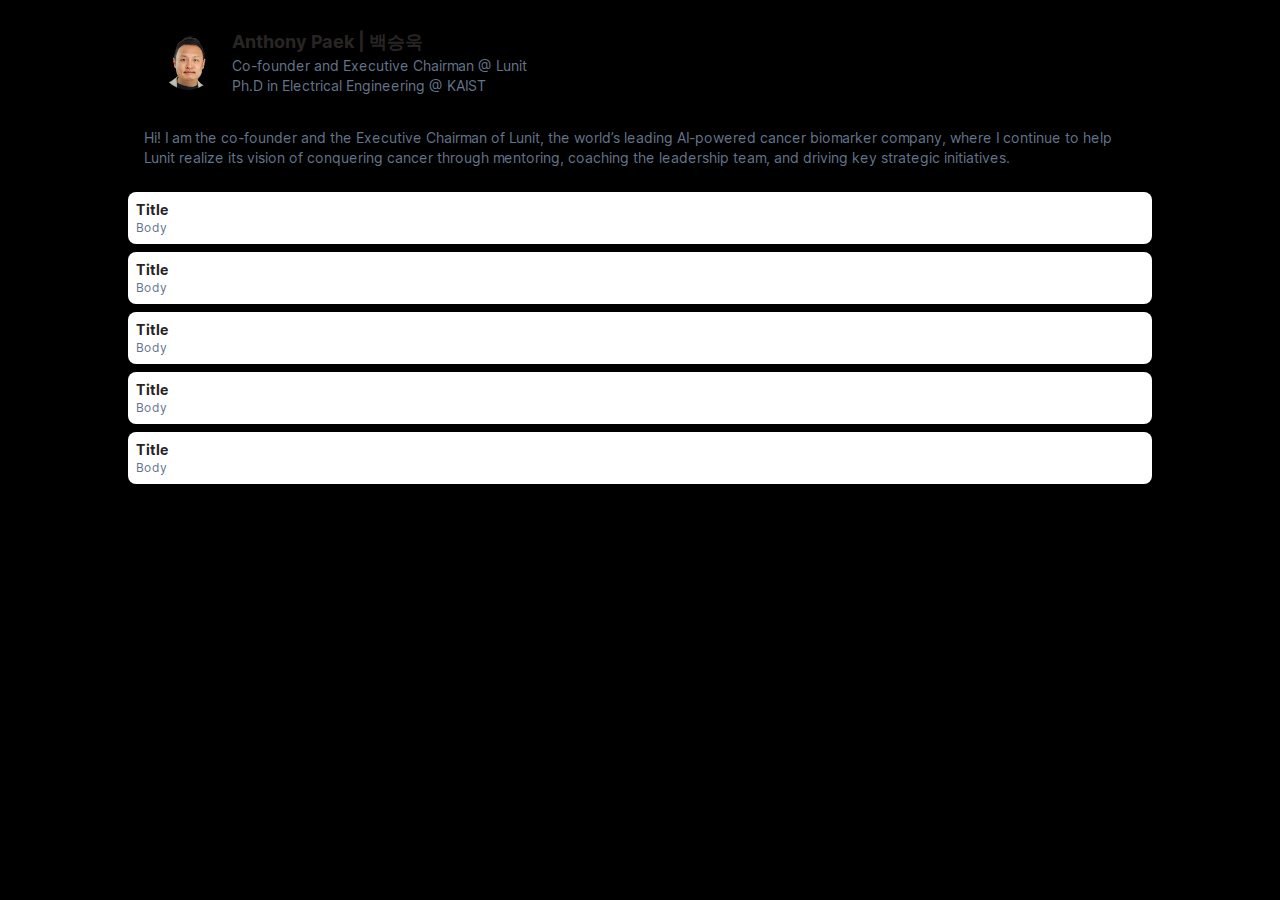
==== index.html @ 6d6f4a89 "first commit" ====
<!DOCTYPE html><html lang="en"><head><meta charSet="utf-8"/><meta name="viewport" content="width=device-width"/><meta name="next-head-count" content="2"/><link rel="preload" href="/_next/static/media/c9a5bc6a7c948fb0-s.p.woff2" as="font" type="font/woff2" crossorigin="anonymous" data-next-font="size-adjust"/><link rel="preload" href="/_next/static/css/f16f5b6247258d07.css" as="style"/><link rel="stylesheet" href="/_next/static/css/f16f5b6247258d07.css" data-n-g=""/><link rel="preload" href="/_next/static/css/2f71e0d51b6954c9.css" as="style"/><link rel="stylesheet" href="/_next/static/css/2f71e0d51b6954c9.css" data-n-p=""/><noscript data-n-css=""></noscript><script defer="" nomodule="" src="/_next/static/chunks/polyfills-78c92fac7aa8fdd8.js"></script><script src="/_next/static/chunks/webpack-8fa1640cc84ba8fe.js" defer=""></script><script src="/_next/static/chunks/framework-ecc4130bc7a58a64.js" defer=""></script><script src="/_next/static/chunks/main-464365b1f754581b.js" defer=""></script><script src="/_next/static/chunks/pages/_app-c5d62e69229318b8.js" defer=""></script><script src="/_next/static/chunks/pages/index-4275d4b53114598b.js" defer=""></script><script src="/_next/static/F9k7tcN9m39of4jKpFh-O/_buildManifest.js" defer=""></script><script src="/_next/static/F9k7tcN9m39of4jKpFh-O/_ssgManifest.js" defer=""></script></head><body><div id="__next"><main class="min-h-screen items-center justify-between p-3 __className_aaf875"><div><div class="p-4 min-w-96 max-w-5xl mx-auto flex items-center space-x-4"><div class="contents"><img class="w-14 h-14 rounded-full mx-4" src="apaek.png"/><div><p class="text-stone-800 text-lg font-bold">Anthony Paek | 백승욱</p><p class="text-slate-500 text-sm">Co-founder and Executive Chairman @ Lunit</p><p class="text-slate-500 text-sm">Ph.D in Electrical Engineering @ KAIST</p></div></div></div><div class="p-4 min-w-96 max-w-5xl mx-auto flex items-center space-x-4"><div class="contents"><p class="text-slate-500 text-sm">Hi! I am the co-founder and the Executive Chairman of Lunit, the world’s leading AI-powered cancer biomarker company, where I continue to help Lunit realize its vision of conquering cancer through mentoring, coaching the leadership team, and driving key strategic initiatives.</p></div></div></div><div class="p-2 m-2 min-w-96 max-w-5xl mx-auto bg-white rounded-lg shadow-md flex items-center space-x-4"><div class="contents"><div><p class="text-stone-800 text-sm font-bold">Title</p><p class="text-slate-500 text-xs">Body</p></div></div></div><div class="p-2 m-2 min-w-96 max-w-5xl mx-auto bg-white rounded-lg shadow-md flex items-center space-x-4"><div class="contents"><div><p class="text-stone-800 text-sm font-bold">Title</p><p class="text-slate-500 text-xs">Body</p></div></div></div><div class="p-2 m-2 min-w-96 max-w-5xl mx-auto bg-white rounded-lg shadow-md flex items-center space-x-4"><div class="contents"><div><p class="text-stone-800 text-sm font-bold">Title</p><p class="text-slate-500 text-xs">Body</p></div></div></div><div class="p-2 m-2 min-w-96 max-w-5xl mx-auto bg-white rounded-lg shadow-md flex items-center space-x-4"><div class="contents"><div><p class="text-stone-800 text-sm font-bold">Title</p><p class="text-slate-500 text-xs">Body</p></div></div></div><div class="p-2 m-2 min-w-96 max-w-5xl mx-auto bg-white rounded-lg shadow-md flex items-center space-x-4"><div class="contents"><div><p class="text-stone-800 text-sm font-bold">Title</p><p class="text-slate-500 text-xs">Body</p></div></div></div></main></div><script id="__NEXT_DATA__" type="application/json">{"props":{"pageProps":{}},"page":"/","query":{},"buildId":"F9k7tcN9m39of4jKpFh-O","nextExport":true,"autoExport":true,"isFallback":false,"scriptLoader":[]}</script></body></html>
---- _next/static/css/f16f5b6247258d07.css ----
/*
! tailwindcss v3.4.3 | MIT License | https://tailwindcss.com
*/*,:after,:before{box-sizing:border-box;border:0 solid #e5e7eb}:after,:before{--tw-content:""}:host,html{line-height:1.5;-webkit-text-size-adjust:100%;-moz-tab-size:4;tab-size:4;font-family:ui-sans-serif,system-ui,sans-serif,Apple Color Emoji,Segoe UI Emoji,Segoe UI Symbol,Noto Color Emoji;font-feature-settings:normal;font-variation-settings:normal;-webkit-tap-highlight-color:transparent}body{margin:0;line-height:inherit}hr{height:0;color:inherit;border-top-width:1px}abbr:where([title]){text-decoration:underline dotted}h1,h2,h3,h4,h5,h6{font-size:inherit;font-weight:inherit}a{color:inherit;text-decoration:inherit}b,strong{font-weight:bolder}code,kbd,pre,samp{font-family:ui-monospace,SFMono-Regular,Menlo,Monaco,Consolas,Liberation Mono,Courier New,monospace;font-feature-settings:normal;font-variation-settings:normal;font-size:1em}small{font-size:80%}sub,sup{font-size:75%;line-height:0;position:relative;vertical-align:baseline}sub{bottom:-.25em}sup{top:-.5em}table{text-indent:0;border-color:inherit;border-collapse:collapse}button,input,optgroup,select,textarea{font-family:inherit;font-feature-settings:inherit;font-variation-settings:inherit;font-size:100%;font-weight:inherit;line-height:inherit;letter-spacing:inherit;color:inherit;margin:0;padding:0}button,select{text-transform:none}button,input:where([type=button]),input:where([type=reset]),input:where([type=submit]){-webkit-appearance:button;background-color:transparent;background-image:none}:-moz-focusring{outline:auto}:-moz-ui-invalid{box-shadow:none}progress{vertical-align:baseline}::-webkit-inner-spin-button,::-webkit-outer-spin-button{height:auto}[type=search]{-webkit-appearance:textfield;outline-offset:-2px}::-webkit-search-decoration{-webkit-appearance:none}::-webkit-file-upload-button{-webkit-appearance:button;font:inherit}summary{display:list-item}blockquote,dd,dl,figure,h1,h2,h3,h4,h5,h6,hr,p,pre{margin:0}fieldset{margin:0}fieldset,legend{padding:0}menu,ol,ul{list-style:none;margin:0;padding:0}dialog{padding:0}textarea{resize:vertical}input::placeholder,textarea::placeholder{opacity:1;color:#9ca3af}[role=button],button{cursor:pointer}:disabled{cursor:default}audio,canvas,embed,iframe,img,object,svg,video{display:block;vertical-align:middle}img,video{max-width:100%;height:auto}[hidden]{display:none}*,:after,:before{--tw-border-spacing-x:0;--tw-border-spacing-y:0;--tw-translate-x:0;--tw-translate-y:0;--tw-rotate:0;--tw-skew-x:0;--tw-skew-y:0;--tw-scale-x:1;--tw-scale-y:1;--tw-pan-x: ;--tw-pan-y: ;--tw-pinch-zoom: ;--tw-scroll-snap-strictness:proximity;--tw-gradient-from-position: ;--tw-gradient-via-position: ;--tw-gradient-to-position: ;--tw-ordinal: ;--tw-slashed-zero: ;--tw-numeric-figure: ;--tw-numeric-spacing: ;--tw-numeric-fraction: ;--tw-ring-inset: ;--tw-ring-offset-width:0px;--tw-ring-offset-color:#fff;--tw-ring-color:rgba(59,130,246,.5);--tw-ring-offset-shadow:0 0 #0000;--tw-ring-shadow:0 0 #0000;--tw-shadow:0 0 #0000;--tw-shadow-colored:0 0 #0000;--tw-blur: ;--tw-brightness: ;--tw-contrast: ;--tw-grayscale: ;--tw-hue-rotate: ;--tw-invert: ;--tw-saturate: ;--tw-sepia: ;--tw-drop-shadow: ;--tw-backdrop-blur: ;--tw-backdrop-brightness: ;--tw-backdrop-contrast: ;--tw-backdrop-grayscale: ;--tw-backdrop-hue-rotate: ;--tw-backdrop-invert: ;--tw-backdrop-opacity: ;--tw-backdrop-saturate: ;--tw-backdrop-sepia: ;--tw-contain-size: ;--tw-contain-layout: ;--tw-contain-paint: ;--tw-contain-style: }::backdrop{--tw-border-spacing-x:0;--tw-border-spacing-y:0;--tw-translate-x:0;--tw-translate-y:0;--tw-rotate:0;--tw-skew-x:0;--tw-skew-y:0;--tw-scale-x:1;--tw-scale-y:1;--tw-pan-x: ;--tw-pan-y: ;--tw-pinch-zoom: ;--tw-scroll-snap-strictness:proximity;--tw-gradient-from-position: ;--tw-gradient-via-position: ;--tw-gradient-to-position: ;--tw-ordinal: ;--tw-slashed-zero: ;--tw-numeric-figure: ;--tw-numeric-spacing: ;--tw-numeric-fraction: ;--tw-ring-inset: ;--tw-ring-offset-width:0px;--tw-ring-offset-color:#fff;--tw-ring-color:rgba(59,130,246,.5);--tw-ring-offset-shadow:0 0 #0000;--tw-ring-shadow:0 0 #0000;--tw-shadow:0 0 #0000;--tw-shadow-colored:0 0 #0000;--tw-blur: ;--tw-brightness: ;--tw-contrast: ;--tw-grayscale: ;--tw-hue-rotate: ;--tw-invert: ;--tw-saturate: ;--tw-sepia: ;--tw-drop-shadow: ;--tw-backdrop-blur: ;--tw-backdrop-brightness: ;--tw-backdrop-contrast: ;--tw-backdrop-grayscale: ;--tw-backdrop-hue-rotate: ;--tw-backdrop-invert: ;--tw-backdrop-opacity: ;--tw-backdrop-saturate: ;--tw-backdrop-sepia: ;--tw-contain-size: ;--tw-contain-layout: ;--tw-contain-paint: ;--tw-contain-style: }.m-2{margin:.5rem}.mx-4{margin-left:1rem;margin-right:1rem}.mx-auto{margin-left:auto;margin-right:auto}.flex{display:flex}.contents{display:contents}.h-14{height:3.5rem}.min-h-screen{min-height:100vh}.w-14{width:3.5rem}.min-w-96{min-width:24rem}.max-w-5xl{max-width:64rem}.items-center{align-items:center}.justify-between{justify-content:space-between}.space-x-4>:not([hidden])~:not([hidden]){--tw-space-x-reverse:0;margin-right:calc(1rem * var(--tw-space-x-reverse));margin-left:calc(1rem * calc(1 - var(--tw-space-x-reverse)))}.rounded-full{border-radius:9999px}.rounded-lg{border-radius:.5rem}.bg-white{--tw-bg-opacity:1;background-color:rgb(255 255 255/var(--tw-bg-opacity))}.p-2{padding:.5rem}.p-3{padding:.75rem}.p-4{padding:1rem}.text-lg{font-size:1.125rem;line-height:1.75rem}.text-sm{font-size:.875rem;line-height:1.25rem}.text-xs{font-size:.75rem;line-height:1rem}.font-bold{font-weight:700}.text-slate-500{--tw-text-opacity:1;color:rgb(100 116 139/var(--tw-text-opacity))}.text-stone-800{--tw-text-opacity:1;color:rgb(41 37 36/var(--tw-text-opacity))}.shadow-md{--tw-shadow:0 4px 6px -1px rgba(0,0,0,.1),0 2px 4px -2px rgba(0,0,0,.1);--tw-shadow-colored:0 4px 6px -1px var(--tw-shadow-color),0 2px 4px -2px var(--tw-shadow-color);box-shadow:var(--tw-ring-offset-shadow,0 0 #0000),var(--tw-ring-shadow,0 0 #0000),var(--tw-shadow)}:root{--foreground-rgb:0,0,0;--background-start-rgb:214,219,220;--background-end-rgb:255,255,255}@media (prefers-color-scheme:light){:root{--foreground-rgb:255,255,255;--background-start-rgb:0,0,0;--background-end-rgb:0,0,0}}body{color:rgb(var(--foreground-rgb));background:linear-gradient(to bottom,transparent,rgb(var(--background-end-rgb))) rgb(var(--background-start-rgb))}
---- _next/static/css/f16f5b6247258d07.css ----
/*
! tailwindcss v3.4.3 | MIT License | https://tailwindcss.com
*/*,:after,:before{box-sizing:border-box;border:0 solid #e5e7eb}:after,:before{--tw-content:""}:host,html{line-height:1.5;-webkit-text-size-adjust:100%;-moz-tab-size:4;tab-size:4;font-family:ui-sans-serif,system-ui,sans-serif,Apple Color Emoji,Segoe UI Emoji,Segoe UI Symbol,Noto Color Emoji;font-feature-settings:normal;font-variation-settings:normal;-webkit-tap-highlight-color:transparent}body{margin:0;line-height:inherit}hr{height:0;color:inherit;border-top-width:1px}abbr:where([title]){text-decoration:underline dotted}h1,h2,h3,h4,h5,h6{font-size:inherit;font-weight:inherit}a{color:inherit;text-decoration:inherit}b,strong{font-weight:bolder}code,kbd,pre,samp{font-family:ui-monospace,SFMono-Regular,Menlo,Monaco,Consolas,Liberation Mono,Courier New,monospace;font-feature-settings:normal;font-variation-settings:normal;font-size:1em}small{font-size:80%}sub,sup{font-size:75%;line-height:0;position:relative;vertical-align:baseline}sub{bottom:-.25em}sup{top:-.5em}table{text-indent:0;border-color:inherit;border-collapse:collapse}button,input,optgroup,select,textarea{font-family:inherit;font-feature-settings:inherit;font-variation-settings:inherit;font-size:100%;font-weight:inherit;line-height:inherit;letter-spacing:inherit;color:inherit;margin:0;padding:0}button,select{text-transform:none}button,input:where([type=button]),input:where([type=reset]),input:where([type=submit]){-webkit-appearance:button;background-color:transparent;background-image:none}:-moz-focusring{outline:auto}:-moz-ui-invalid{box-shadow:none}progress{vertical-align:baseline}::-webkit-inner-spin-button,::-webkit-outer-spin-button{height:auto}[type=search]{-webkit-appearance:textfield;outline-offset:-2px}::-webkit-search-decoration{-webkit-appearance:none}::-webkit-file-upload-button{-webkit-appearance:button;font:inherit}summary{display:list-item}blockquote,dd,dl,figure,h1,h2,h3,h4,h5,h6,hr,p,pre{margin:0}fieldset{margin:0}fieldset,legend{padding:0}menu,ol,ul{list-style:none;margin:0;padding:0}dialog{padding:0}textarea{resize:vertical}input::placeholder,textarea::placeholder{opacity:1;color:#9ca3af}[role=button],button{cursor:pointer}:disabled{cursor:default}audio,canvas,embed,iframe,img,object,svg,video{display:block;vertical-align:middle}img,video{max-width:100%;height:auto}[hidden]{display:none}*,:after,:before{--tw-border-spacing-x:0;--tw-border-spacing-y:0;--tw-translate-x:0;--tw-translate-y:0;--tw-rotate:0;--tw-skew-x:0;--tw-skew-y:0;--tw-scale-x:1;--tw-scale-y:1;--tw-pan-x: ;--tw-pan-y: ;--tw-pinch-zoom: ;--tw-scroll-snap-strictness:proximity;--tw-gradient-from-position: ;--tw-gradient-via-position: ;--tw-gradient-to-position: ;--tw-ordinal: ;--tw-slashed-zero: ;--tw-numeric-figure: ;--tw-numeric-spacing: ;--tw-numeric-fraction: ;--tw-ring-inset: ;--tw-ring-offset-width:0px;--tw-ring-offset-color:#fff;--tw-ring-color:rgba(59,130,246,.5);--tw-ring-offset-shadow:0 0 #0000;--tw-ring-shadow:0 0 #0000;--tw-shadow:0 0 #0000;--tw-shadow-colored:0 0 #0000;--tw-blur: ;--tw-brightness: ;--tw-contrast: ;--tw-grayscale: ;--tw-hue-rotate: ;--tw-invert: ;--tw-saturate: ;--tw-sepia: ;--tw-drop-shadow: ;--tw-backdrop-blur: ;--tw-backdrop-brightness: ;--tw-backdrop-contrast: ;--tw-backdrop-grayscale: ;--tw-backdrop-hue-rotate: ;--tw-backdrop-invert: ;--tw-backdrop-opacity: ;--tw-backdrop-saturate: ;--tw-backdrop-sepia: ;--tw-contain-size: ;--tw-contain-layout: ;--tw-contain-paint: ;--tw-contain-style: }::backdrop{--tw-border-spacing-x:0;--tw-border-spacing-y:0;--tw-translate-x:0;--tw-translate-y:0;--tw-rotate:0;--tw-skew-x:0;--tw-skew-y:0;--tw-scale-x:1;--tw-scale-y:1;--tw-pan-x: ;--tw-pan-y: ;--tw-pinch-zoom: ;--tw-scroll-snap-strictness:proximity;--tw-gradient-from-position: ;--tw-gradient-via-position: ;--tw-gradient-to-position: ;--tw-ordinal: ;--tw-slashed-zero: ;--tw-numeric-figure: ;--tw-numeric-spacing: ;--tw-numeric-fraction: ;--tw-ring-inset: ;--tw-ring-offset-width:0px;--tw-ring-offset-color:#fff;--tw-ring-color:rgba(59,130,246,.5);--tw-ring-offset-shadow:0 0 #0000;--tw-ring-shadow:0 0 #0000;--tw-shadow:0 0 #0000;--tw-shadow-colored:0 0 #0000;--tw-blur: ;--tw-brightness: ;--tw-contrast: ;--tw-grayscale: ;--tw-hue-rotate: ;--tw-invert: ;--tw-saturate: ;--tw-sepia: ;--tw-drop-shadow: ;--tw-backdrop-blur: ;--tw-backdrop-brightness: ;--tw-backdrop-contrast: ;--tw-backdrop-grayscale: ;--tw-backdrop-hue-rotate: ;--tw-backdrop-invert: ;--tw-backdrop-opacity: ;--tw-backdrop-saturate: ;--tw-backdrop-sepia: ;--tw-contain-size: ;--tw-contain-layout: ;--tw-contain-paint: ;--tw-contain-style: }.m-2{margin:.5rem}.mx-4{margin-left:1rem;margin-right:1rem}.mx-auto{margin-left:auto;margin-right:auto}.flex{display:flex}.contents{display:contents}.h-14{height:3.5rem}.min-h-screen{min-height:100vh}.w-14{width:3.5rem}.min-w-96{min-width:24rem}.max-w-5xl{max-width:64rem}.items-center{align-items:center}.justify-between{justify-content:space-between}.space-x-4>:not([hidden])~:not([hidden]){--tw-space-x-reverse:0;margin-right:calc(1rem * var(--tw-space-x-reverse));margin-left:calc(1rem * calc(1 - var(--tw-space-x-reverse)))}.rounded-full{border-radius:9999px}.rounded-lg{border-radius:.5rem}.bg-white{--tw-bg-opacity:1;background-color:rgb(255 255 255/var(--tw-bg-opacity))}.p-2{padding:.5rem}.p-3{padding:.75rem}.p-4{padding:1rem}.text-lg{font-size:1.125rem;line-height:1.75rem}.text-sm{font-size:.875rem;line-height:1.25rem}.text-xs{font-size:.75rem;line-height:1rem}.font-bold{font-weight:700}.text-slate-500{--tw-text-opacity:1;color:rgb(100 116 139/var(--tw-text-opacity))}.text-stone-800{--tw-text-opacity:1;color:rgb(41 37 36/var(--tw-text-opacity))}.shadow-md{--tw-shadow:0 4px 6px -1px rgba(0,0,0,.1),0 2px 4px -2px rgba(0,0,0,.1);--tw-shadow-colored:0 4px 6px -1px var(--tw-shadow-color),0 2px 4px -2px var(--tw-shadow-color);box-shadow:var(--tw-ring-offset-shadow,0 0 #0000),var(--tw-ring-shadow,0 0 #0000),var(--tw-shadow)}:root{--foreground-rgb:0,0,0;--background-start-rgb:214,219,220;--background-end-rgb:255,255,255}@media (prefers-color-scheme:light){:root{--foreground-rgb:255,255,255;--background-start-rgb:0,0,0;--background-end-rgb:0,0,0}}body{color:rgb(var(--foreground-rgb));background:linear-gradient(to bottom,transparent,rgb(var(--background-end-rgb))) rgb(var(--background-start-rgb))}
---- _next/static/css/2f71e0d51b6954c9.css ----
@font-face{font-family:__Inter_aaf875;font-style:normal;font-weight:100 900;font-display:swap;src:url(/_next/static/media/ec159349637c90ad-s.woff2) format("woff2");unicode-range:u+0460-052f,u+1c80-1c88,u+20b4,u+2de0-2dff,u+a640-a69f,u+fe2e-fe2f}@font-face{font-family:__Inter_aaf875;font-style:normal;font-weight:100 900;font-display:swap;src:url(/_next/static/media/513657b02c5c193f-s.woff2) format("woff2");unicode-range:u+0301,u+0400-045f,u+0490-0491,u+04b0-04b1,u+2116}@font-face{font-family:__Inter_aaf875;font-style:normal;font-weight:100 900;font-display:swap;src:url(/_next/static/media/fd4db3eb5472fc27-s.woff2) format("woff2");unicode-range:u+1f??}@font-face{font-family:__Inter_aaf875;font-style:normal;font-weight:100 900;font-display:swap;src:url(/_next/static/media/51ed15f9841b9f9d-s.woff2) format("woff2");unicode-range:u+0370-0377,u+037a-037f,u+0384-038a,u+038c,u+038e-03a1,u+03a3-03ff}@font-face{font-family:__Inter_aaf875;font-style:normal;font-weight:100 900;font-display:swap;src:url(/_next/static/media/05a31a2ca4975f99-s.woff2) format("woff2");unicode-range:u+0102-0103,u+0110-0111,u+0128-0129,u+0168-0169,u+01a0-01a1,u+01af-01b0,u+0300-0301,u+0303-0304,u+0308-0309,u+0323,u+0329,u+1ea0-1ef9,u+20ab}@font-face{font-family:__Inter_aaf875;font-style:normal;font-weight:100 900;font-display:swap;src:url(/_next/static/media/d6b16ce4a6175f26-s.woff2) format("woff2");unicode-range:u+0100-02af,u+0304,u+0308,u+0329,u+1e00-1e9f,u+1ef2-1eff,u+2020,u+20a0-20ab,u+20ad-20c0,u+2113,u+2c60-2c7f,u+a720-a7ff}@font-face{font-family:__Inter_aaf875;font-style:normal;font-weight:100 900;font-display:swap;src:url(/_next/static/media/c9a5bc6a7c948fb0-s.p.woff2) format("woff2");unicode-range:u+00??,u+0131,u+0152-0153,u+02bb-02bc,u+02c6,u+02da,u+02dc,u+0304,u+0308,u+0329,u+2000-206f,u+2074,u+20ac,u+2122,u+2191,u+2193,u+2212,u+2215,u+feff,u+fffd}@font-face{font-family:__Inter_Fallback_aaf875;src:local("Arial");ascent-override:90.49%;descent-override:22.56%;line-gap-override:0.00%;size-adjust:107.06%}.__className_aaf875{font-family:__Inter_aaf875,__Inter_Fallback_aaf875;font-style:normal}
---- _next/static/css/2f71e0d51b6954c9.css ----
@font-face{font-family:__Inter_aaf875;font-style:normal;font-weight:100 900;font-display:swap;src:url(/_next/static/media/ec159349637c90ad-s.woff2) format("woff2");unicode-range:u+0460-052f,u+1c80-1c88,u+20b4,u+2de0-2dff,u+a640-a69f,u+fe2e-fe2f}@font-face{font-family:__Inter_aaf875;font-style:normal;font-weight:100 900;font-display:swap;src:url(/_next/static/media/513657b02c5c193f-s.woff2) format("woff2");unicode-range:u+0301,u+0400-045f,u+0490-0491,u+04b0-04b1,u+2116}@font-face{font-family:__Inter_aaf875;font-style:normal;font-weight:100 900;font-display:swap;src:url(/_next/static/media/fd4db3eb5472fc27-s.woff2) format("woff2");unicode-range:u+1f??}@font-face{font-family:__Inter_aaf875;font-style:normal;font-weight:100 900;font-display:swap;src:url(/_next/static/media/51ed15f9841b9f9d-s.woff2) format("woff2");unicode-range:u+0370-0377,u+037a-037f,u+0384-038a,u+038c,u+038e-03a1,u+03a3-03ff}@font-face{font-family:__Inter_aaf875;font-style:normal;font-weight:100 900;font-display:swap;src:url(/_next/static/media/05a31a2ca4975f99-s.woff2) format("woff2");unicode-range:u+0102-0103,u+0110-0111,u+0128-0129,u+0168-0169,u+01a0-01a1,u+01af-01b0,u+0300-0301,u+0303-0304,u+0308-0309,u+0323,u+0329,u+1ea0-1ef9,u+20ab}@font-face{font-family:__Inter_aaf875;font-style:normal;font-weight:100 900;font-display:swap;src:url(/_next/static/media/d6b16ce4a6175f26-s.woff2) format("woff2");unicode-range:u+0100-02af,u+0304,u+0308,u+0329,u+1e00-1e9f,u+1ef2-1eff,u+2020,u+20a0-20ab,u+20ad-20c0,u+2113,u+2c60-2c7f,u+a720-a7ff}@font-face{font-family:__Inter_aaf875;font-style:normal;font-weight:100 900;font-display:swap;src:url(/_next/static/media/c9a5bc6a7c948fb0-s.p.woff2) format("woff2");unicode-range:u+00??,u+0131,u+0152-0153,u+02bb-02bc,u+02c6,u+02da,u+02dc,u+0304,u+0308,u+0329,u+2000-206f,u+2074,u+20ac,u+2122,u+2191,u+2193,u+2212,u+2215,u+feff,u+fffd}@font-face{font-family:__Inter_Fallback_aaf875;src:local("Arial");ascent-override:90.49%;descent-override:22.56%;line-gap-override:0.00%;size-adjust:107.06%}.__className_aaf875{font-family:__Inter_aaf875,__Inter_Fallback_aaf875;font-style:normal}
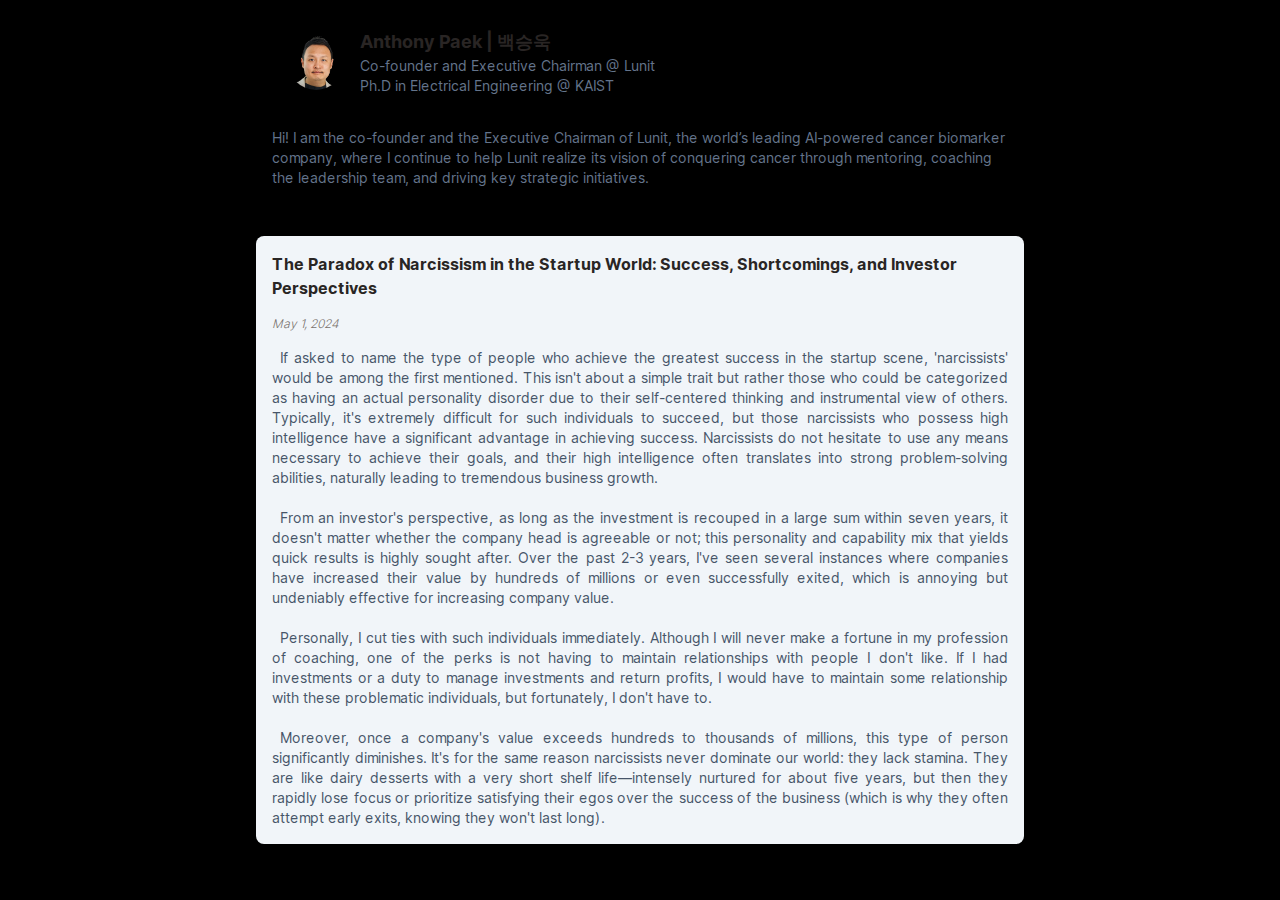
==== commit cc6892b3: "added first sample article" ====
--- a/index.html
+++ b/index.html
@@ -1 +1,4 @@
-<!DOCTYPE html><html lang="en"><head><meta charSet="utf-8"/><meta name="viewport" content="width=device-width"/><meta name="next-head-count" content="2"/><link rel="preload" href="/_next/static/media/c9a5bc6a7c948fb0-s.p.woff2" as="font" type="font/woff2" crossorigin="anonymous" data-next-font="size-adjust"/><link rel="preload" href="/_next/static/css/f16f5b6247258d07.css" as="style"/><link rel="stylesheet" href="/_next/static/css/f16f5b6247258d07.css" data-n-g=""/><link rel="preload" href="/_next/static/css/2f71e0d51b6954c9.css" as="style"/><link rel="stylesheet" href="/_next/static/css/2f71e0d51b6954c9.css" data-n-p=""/><noscript data-n-css=""></noscript><script defer="" nomodule="" src="/_next/static/chunks/polyfills-78c92fac7aa8fdd8.js"></script><script src="/_next/static/chunks/webpack-8fa1640cc84ba8fe.js" defer=""></script><script src="/_next/static/chunks/framework-ecc4130bc7a58a64.js" defer=""></script><script src="/_next/static/chunks/main-464365b1f754581b.js" defer=""></script><script src="/_next/static/chunks/pages/_app-c5d62e69229318b8.js" defer=""></script><script src="/_next/static/chunks/pages/index-4275d4b53114598b.js" defer=""></script><script src="/_next/static/F9k7tcN9m39of4jKpFh-O/_buildManifest.js" defer=""></script><script src="/_next/static/F9k7tcN9m39of4jKpFh-O/_ssgManifest.js" defer=""></script></head><body><div id="__next"><main class="min-h-screen items-center justify-between p-3 __className_aaf875"><div><div class="p-4 min-w-96 max-w-5xl mx-auto flex items-center space-x-4"><div class="contents"><img class="w-14 h-14 rounded-full mx-4" src="apaek.png"/><div><p class="text-stone-800 text-lg font-bold">Anthony Paek | 백승욱</p><p class="text-slate-500 text-sm">Co-founder and Executive Chairman @ Lunit</p><p class="text-slate-500 text-sm">Ph.D in Electrical Engineering @ KAIST</p></div></div></div><div class="p-4 min-w-96 max-w-5xl mx-auto flex items-center space-x-4"><div class="contents"><p class="text-slate-500 text-sm">Hi! I am the co-founder and the Executive Chairman of Lunit, the world’s leading AI-powered cancer biomarker company, where I continue to help Lunit realize its vision of conquering cancer through mentoring, coaching the leadership team, and driving key strategic initiatives.</p></div></div></div><div class="p-2 m-2 min-w-96 max-w-5xl mx-auto bg-white rounded-lg shadow-md flex items-center space-x-4"><div class="contents"><div><p class="text-stone-800 text-sm font-bold">Title</p><p class="text-slate-500 text-xs">Body</p></div></div></div><div class="p-2 m-2 min-w-96 max-w-5xl mx-auto bg-white rounded-lg shadow-md flex items-center space-x-4"><div class="contents"><div><p class="text-stone-800 text-sm font-bold">Title</p><p class="text-slate-500 text-xs">Body</p></div></div></div><div class="p-2 m-2 min-w-96 max-w-5xl mx-auto bg-white rounded-lg shadow-md flex items-center space-x-4"><div class="contents"><div><p class="text-stone-800 text-sm font-bold">Title</p><p class="text-slate-500 text-xs">Body</p></div></div></div><div class="p-2 m-2 min-w-96 max-w-5xl mx-auto bg-white rounded-lg shadow-md flex items-center space-x-4"><div class="contents"><div><p class="text-stone-800 text-sm font-bold">Title</p><p class="text-slate-500 text-xs">Body</p></div></div></div><div class="p-2 m-2 min-w-96 max-w-5xl mx-auto bg-white rounded-lg shadow-md flex items-center space-x-4"><div class="contents"><div><p class="text-stone-800 text-sm font-bold">Title</p><p class="text-slate-500 text-xs">Body</p></div></div></div></main></div><script id="__NEXT_DATA__" type="application/json">{"props":{"pageProps":{}},"page":"/","query":{},"buildId":"F9k7tcN9m39of4jKpFh-O","nextExport":true,"autoExport":true,"isFallback":false,"scriptLoader":[]}</script></body></html>+<!DOCTYPE html><html lang="en"><head><meta charSet="utf-8"/><meta name="viewport" content="width=device-width"/><meta name="next-head-count" content="2"/><link rel="preload" href="/_next/static/media/c9a5bc6a7c948fb0-s.p.woff2" as="font" type="font/woff2" crossorigin="anonymous" data-next-font="size-adjust"/><link rel="preload" href="/_next/static/css/dd71bb79bd1687bb.css" as="style"/><link rel="stylesheet" href="/_next/static/css/dd71bb79bd1687bb.css" data-n-g=""/><link rel="preload" href="/_next/static/css/2f71e0d51b6954c9.css" as="style"/><link rel="stylesheet" href="/_next/static/css/2f71e0d51b6954c9.css" data-n-p=""/><noscript data-n-css=""></noscript><script defer="" nomodule="" src="/_next/static/chunks/polyfills-78c92fac7aa8fdd8.js"></script><script src="/_next/static/chunks/webpack-b8f8d6679aaa5f42.js" defer=""></script><script src="/_next/static/chunks/framework-ecc4130bc7a58a64.js" defer=""></script><script src="/_next/static/chunks/main-464365b1f754581b.js" defer=""></script><script src="/_next/static/chunks/pages/_app-c5d62e69229318b8.js" defer=""></script><script src="/_next/static/chunks/287-436ad6df4acf79c6.js" defer=""></script><script src="/_next/static/chunks/pages/index-cbf723b455b91585.js" defer=""></script><script src="/_next/static/LyCoYYqmQjB1ND6SjT-eg/_buildManifest.js" defer=""></script><script src="/_next/static/LyCoYYqmQjB1ND6SjT-eg/_ssgManifest.js" defer=""></script></head><body><div id="__next"><main class="min-h-screen items-center justify-between p-3 __className_aaf875"><div><div class="p-4 min-w-96 max-w-3xl mx-auto flex items-center space-x-4"><div class="contents"><img class="w-14 h-14 rounded-full mx-4" src="apaek.png"/><div><p class="text-stone-800 text-lg font-bold">Anthony Paek | 백승욱</p><p class="text-slate-500 text-sm">Co-founder and Executive Chairman @ <a href="https://www.lunit.io" target="_blank">Lunit</a></p><p class="text-slate-500 text-sm">Ph.D in Electrical Engineering @ <a href="https://www.kaist.edu" target="_blank">KAIST</a></p></div></div></div><div class="p-4 min-w-96 max-w-3xl mx-auto flex items-center space-x-4"><div class="contents"><p class="text-slate-500 text-sm">Hi! I am the co-founder and the Executive Chairman of Lunit, the world’s leading AI-powered cancer biomarker company, where I continue to help Lunit realize its vision of conquering cancer through mentoring, coaching the leadership team, and driving key strategic initiatives.</p></div></div></div><div class="p-2 m-8 max-w-3xl mx-auto bg-slate-100 rounded-lg shadow-md flex items-center"><div class="contents"><div><p class="text-stone-800 text-base font-bold p-2">The Paradox of Narcissism in the Startup World: Success, Shortcomings, and Investor Perspectives</p><p class="text-stone-500 text-xs font-light p-2 italic">May 1, 2024</p><div class="text-slate-600 text-sm p-2 indent-2 whitespace-pre-wrap text-justify"><p>If asked to name the type of people who achieve the greatest success in the startup scene, &#x27;narcissists&#x27; would be among the first mentioned. This isn&#x27;t about a simple trait but rather those who could be categorized as having an actual personality disorder due to their self-centered thinking and instrumental view of others. Typically, it&#x27;s extremely difficult for such individuals to succeed, but those narcissists who possess high intelligence have a significant advantage in achieving success. Narcissists do not hesitate to use any means necessary to achieve their goals, and their high intelligence often translates into strong problem-solving abilities, naturally leading to tremendous business growth.</p>
+<p>From an investor&#x27;s perspective, as long as the investment is recouped in a large sum within seven years, it doesn&#x27;t matter whether the company head is agreeable or not; this personality and capability mix that yields quick results is highly sought after. Over the past 2-3 years, I&#x27;ve seen several instances where companies have increased their value by hundreds of millions or even successfully exited, which is annoying but undeniably effective for increasing company value.</p>
+<p>Personally, I cut ties with such individuals immediately. Although I will never make a fortune in my profession of coaching, one of the perks is not having to maintain relationships with people I don&#x27;t like. If I had investments or a duty to manage investments and return profits, I would have to maintain some relationship with these problematic individuals, but fortunately, I don&#x27;t have to.</p>
+<p>Moreover, once a company&#x27;s value exceeds hundreds to thousands of millions, this type of person significantly diminishes. It&#x27;s for the same reason narcissists never dominate our world: they lack stamina. They are like dairy desserts with a very short shelf life—intensely nurtured for about five years, but then they rapidly lose focus or prioritize satisfying their egos over the success of the business (which is why they often attempt early exits, knowing they won&#x27;t last long).</p></div></div></div></div></main></div><script id="__NEXT_DATA__" type="application/json">{"props":{"pageProps":{}},"page":"/","query":{},"buildId":"LyCoYYqmQjB1ND6SjT-eg","nextExport":true,"autoExport":true,"isFallback":false,"scriptLoader":[]}</script></body></html>--- a/_next/static/css/dd71bb79bd1687bb.css
+++ b/_next/static/css/dd71bb79bd1687bb.css
@@ -0,0 +1,3 @@
+/*
+! tailwindcss v3.4.3 | MIT License | https://tailwindcss.com
+*/*,:after,:before{box-sizing:border-box;border:0 solid #e5e7eb}:after,:before{--tw-content:""}:host,html{line-height:1.5;-webkit-text-size-adjust:100%;-moz-tab-size:4;tab-size:4;font-family:ui-sans-serif,system-ui,sans-serif,Apple Color Emoji,Segoe UI Emoji,Segoe UI Symbol,Noto Color Emoji;font-feature-settings:normal;font-variation-settings:normal;-webkit-tap-highlight-color:transparent}body{margin:0;line-height:inherit}hr{height:0;color:inherit;border-top-width:1px}abbr:where([title]){text-decoration:underline dotted}h1,h2,h3,h4,h5,h6{font-size:inherit;font-weight:inherit}a{color:inherit;text-decoration:inherit}b,strong{font-weight:bolder}code,kbd,pre,samp{font-family:ui-monospace,SFMono-Regular,Menlo,Monaco,Consolas,Liberation Mono,Courier New,monospace;font-feature-settings:normal;font-variation-settings:normal;font-size:1em}small{font-size:80%}sub,sup{font-size:75%;line-height:0;position:relative;vertical-align:baseline}sub{bottom:-.25em}sup{top:-.5em}table{text-indent:0;border-color:inherit;border-collapse:collapse}button,input,optgroup,select,textarea{font-family:inherit;font-feature-settings:inherit;font-variation-settings:inherit;font-size:100%;font-weight:inherit;line-height:inherit;letter-spacing:inherit;color:inherit;margin:0;padding:0}button,select{text-transform:none}button,input:where([type=button]),input:where([type=reset]),input:where([type=submit]){-webkit-appearance:button;background-color:transparent;background-image:none}:-moz-focusring{outline:auto}:-moz-ui-invalid{box-shadow:none}progress{vertical-align:baseline}::-webkit-inner-spin-button,::-webkit-outer-spin-button{height:auto}[type=search]{-webkit-appearance:textfield;outline-offset:-2px}::-webkit-search-decoration{-webkit-appearance:none}::-webkit-file-upload-button{-webkit-appearance:button;font:inherit}summary{display:list-item}blockquote,dd,dl,figure,h1,h2,h3,h4,h5,h6,hr,p,pre{margin:0}fieldset{margin:0}fieldset,legend{padding:0}menu,ol,ul{list-style:none;margin:0;padding:0}dialog{padding:0}textarea{resize:vertical}input::placeholder,textarea::placeholder{opacity:1;color:#9ca3af}[role=button],button{cursor:pointer}:disabled{cursor:default}audio,canvas,embed,iframe,img,object,svg,video{display:block;vertical-align:middle}img,video{max-width:100%;height:auto}[hidden]{display:none}*,:after,:before{--tw-border-spacing-x:0;--tw-border-spacing-y:0;--tw-translate-x:0;--tw-translate-y:0;--tw-rotate:0;--tw-skew-x:0;--tw-skew-y:0;--tw-scale-x:1;--tw-scale-y:1;--tw-pan-x: ;--tw-pan-y: ;--tw-pinch-zoom: ;--tw-scroll-snap-strictness:proximity;--tw-gradient-from-position: ;--tw-gradient-via-position: ;--tw-gradient-to-position: ;--tw-ordinal: ;--tw-slashed-zero: ;--tw-numeric-figure: ;--tw-numeric-spacing: ;--tw-numeric-fraction: ;--tw-ring-inset: ;--tw-ring-offset-width:0px;--tw-ring-offset-color:#fff;--tw-ring-color:rgba(59,130,246,.5);--tw-ring-offset-shadow:0 0 #0000;--tw-ring-shadow:0 0 #0000;--tw-shadow:0 0 #0000;--tw-shadow-colored:0 0 #0000;--tw-blur: ;--tw-brightness: ;--tw-contrast: ;--tw-grayscale: ;--tw-hue-rotate: ;--tw-invert: ;--tw-saturate: ;--tw-sepia: ;--tw-drop-shadow: ;--tw-backdrop-blur: ;--tw-backdrop-brightness: ;--tw-backdrop-contrast: ;--tw-backdrop-grayscale: ;--tw-backdrop-hue-rotate: ;--tw-backdrop-invert: ;--tw-backdrop-opacity: ;--tw-backdrop-saturate: ;--tw-backdrop-sepia: ;--tw-contain-size: ;--tw-contain-layout: ;--tw-contain-paint: ;--tw-contain-style: }::backdrop{--tw-border-spacing-x:0;--tw-border-spacing-y:0;--tw-translate-x:0;--tw-translate-y:0;--tw-rotate:0;--tw-skew-x:0;--tw-skew-y:0;--tw-scale-x:1;--tw-scale-y:1;--tw-pan-x: ;--tw-pan-y: ;--tw-pinch-zoom: ;--tw-scroll-snap-strictness:proximity;--tw-gradient-from-position: ;--tw-gradient-via-position: ;--tw-gradient-to-position: ;--tw-ordinal: ;--tw-slashed-zero: ;--tw-numeric-figure: ;--tw-numeric-spacing: ;--tw-numeric-fraction: ;--tw-ring-inset: ;--tw-ring-offset-width:0px;--tw-ring-offset-color:#fff;--tw-ring-color:rgba(59,130,246,.5);--tw-ring-offset-shadow:0 0 #0000;--tw-ring-shadow:0 0 #0000;--tw-shadow:0 0 #0000;--tw-shadow-colored:0 0 #0000;--tw-blur: ;--tw-brightness: ;--tw-contrast: ;--tw-grayscale: ;--tw-hue-rotate: ;--tw-invert: ;--tw-saturate: ;--tw-sepia: ;--tw-drop-shadow: ;--tw-backdrop-blur: ;--tw-backdrop-brightness: ;--tw-backdrop-contrast: ;--tw-backdrop-grayscale: ;--tw-backdrop-hue-rotate: ;--tw-backdrop-invert: ;--tw-backdrop-opacity: ;--tw-backdrop-saturate: ;--tw-backdrop-sepia: ;--tw-contain-size: ;--tw-contain-layout: ;--tw-contain-paint: ;--tw-contain-style: }.m-8{margin:2rem}.mx-4{margin-left:1rem;margin-right:1rem}.mx-auto{margin-left:auto;margin-right:auto}.flex{display:flex}.contents{display:contents}.h-14{height:3.5rem}.min-h-screen{min-height:100vh}.w-14{width:3.5rem}.min-w-96{min-width:24rem}.max-w-3xl{max-width:48rem}.items-center{align-items:center}.justify-between{justify-content:space-between}.space-x-4>:not([hidden])~:not([hidden]){--tw-space-x-reverse:0;margin-right:calc(1rem * var(--tw-space-x-reverse));margin-left:calc(1rem * calc(1 - var(--tw-space-x-reverse)))}.whitespace-pre-wrap{white-space:pre-wrap}.rounded-full{border-radius:9999px}.rounded-lg{border-radius:.5rem}.bg-slate-100{--tw-bg-opacity:1;background-color:rgb(241 245 249/var(--tw-bg-opacity))}.p-2{padding:.5rem}.p-3{padding:.75rem}.p-4{padding:1rem}.text-justify{text-align:justify}.indent-2{text-indent:.5rem}.text-base{font-size:1rem;line-height:1.5rem}.text-lg{font-size:1.125rem;line-height:1.75rem}.text-sm{font-size:.875rem;line-height:1.25rem}.text-xs{font-size:.75rem;line-height:1rem}.font-bold{font-weight:700}.font-light{font-weight:300}.italic{font-style:italic}.text-slate-500{--tw-text-opacity:1;color:rgb(100 116 139/var(--tw-text-opacity))}.text-slate-600{--tw-text-opacity:1;color:rgb(71 85 105/var(--tw-text-opacity))}.text-stone-500{--tw-text-opacity:1;color:rgb(120 113 108/var(--tw-text-opacity))}.text-stone-800{--tw-text-opacity:1;color:rgb(41 37 36/var(--tw-text-opacity))}.shadow-md{--tw-shadow:0 4px 6px -1px rgba(0,0,0,.1),0 2px 4px -2px rgba(0,0,0,.1);--tw-shadow-colored:0 4px 6px -1px var(--tw-shadow-color),0 2px 4px -2px var(--tw-shadow-color);box-shadow:var(--tw-ring-offset-shadow,0 0 #0000),var(--tw-ring-shadow,0 0 #0000),var(--tw-shadow)}:root{--foreground-rgb:0,0,0;--background-start-rgb:255,255,255;--background-end-rgb:255,255,255}@media (prefers-color-scheme:light){:root{--foreground-rgb:255,255,255;--background-start-rgb:0,0,0;--background-end-rgb:0,0,0}}body{color:rgb(var(--foreground-rgb));background:linear-gradient(to bottom,transparent,rgb(var(--background-end-rgb))) rgb(var(--background-start-rgb))}--- a/_next/static/css/dd71bb79bd1687bb.css
+++ b/_next/static/css/dd71bb79bd1687bb.css
@@ -0,0 +1,3 @@
+/*
+! tailwindcss v3.4.3 | MIT License | https://tailwindcss.com
+*/*,:after,:before{box-sizing:border-box;border:0 solid #e5e7eb}:after,:before{--tw-content:""}:host,html{line-height:1.5;-webkit-text-size-adjust:100%;-moz-tab-size:4;tab-size:4;font-family:ui-sans-serif,system-ui,sans-serif,Apple Color Emoji,Segoe UI Emoji,Segoe UI Symbol,Noto Color Emoji;font-feature-settings:normal;font-variation-settings:normal;-webkit-tap-highlight-color:transparent}body{margin:0;line-height:inherit}hr{height:0;color:inherit;border-top-width:1px}abbr:where([title]){text-decoration:underline dotted}h1,h2,h3,h4,h5,h6{font-size:inherit;font-weight:inherit}a{color:inherit;text-decoration:inherit}b,strong{font-weight:bolder}code,kbd,pre,samp{font-family:ui-monospace,SFMono-Regular,Menlo,Monaco,Consolas,Liberation Mono,Courier New,monospace;font-feature-settings:normal;font-variation-settings:normal;font-size:1em}small{font-size:80%}sub,sup{font-size:75%;line-height:0;position:relative;vertical-align:baseline}sub{bottom:-.25em}sup{top:-.5em}table{text-indent:0;border-color:inherit;border-collapse:collapse}button,input,optgroup,select,textarea{font-family:inherit;font-feature-settings:inherit;font-variation-settings:inherit;font-size:100%;font-weight:inherit;line-height:inherit;letter-spacing:inherit;color:inherit;margin:0;padding:0}button,select{text-transform:none}button,input:where([type=button]),input:where([type=reset]),input:where([type=submit]){-webkit-appearance:button;background-color:transparent;background-image:none}:-moz-focusring{outline:auto}:-moz-ui-invalid{box-shadow:none}progress{vertical-align:baseline}::-webkit-inner-spin-button,::-webkit-outer-spin-button{height:auto}[type=search]{-webkit-appearance:textfield;outline-offset:-2px}::-webkit-search-decoration{-webkit-appearance:none}::-webkit-file-upload-button{-webkit-appearance:button;font:inherit}summary{display:list-item}blockquote,dd,dl,figure,h1,h2,h3,h4,h5,h6,hr,p,pre{margin:0}fieldset{margin:0}fieldset,legend{padding:0}menu,ol,ul{list-style:none;margin:0;padding:0}dialog{padding:0}textarea{resize:vertical}input::placeholder,textarea::placeholder{opacity:1;color:#9ca3af}[role=button],button{cursor:pointer}:disabled{cursor:default}audio,canvas,embed,iframe,img,object,svg,video{display:block;vertical-align:middle}img,video{max-width:100%;height:auto}[hidden]{display:none}*,:after,:before{--tw-border-spacing-x:0;--tw-border-spacing-y:0;--tw-translate-x:0;--tw-translate-y:0;--tw-rotate:0;--tw-skew-x:0;--tw-skew-y:0;--tw-scale-x:1;--tw-scale-y:1;--tw-pan-x: ;--tw-pan-y: ;--tw-pinch-zoom: ;--tw-scroll-snap-strictness:proximity;--tw-gradient-from-position: ;--tw-gradient-via-position: ;--tw-gradient-to-position: ;--tw-ordinal: ;--tw-slashed-zero: ;--tw-numeric-figure: ;--tw-numeric-spacing: ;--tw-numeric-fraction: ;--tw-ring-inset: ;--tw-ring-offset-width:0px;--tw-ring-offset-color:#fff;--tw-ring-color:rgba(59,130,246,.5);--tw-ring-offset-shadow:0 0 #0000;--tw-ring-shadow:0 0 #0000;--tw-shadow:0 0 #0000;--tw-shadow-colored:0 0 #0000;--tw-blur: ;--tw-brightness: ;--tw-contrast: ;--tw-grayscale: ;--tw-hue-rotate: ;--tw-invert: ;--tw-saturate: ;--tw-sepia: ;--tw-drop-shadow: ;--tw-backdrop-blur: ;--tw-backdrop-brightness: ;--tw-backdrop-contrast: ;--tw-backdrop-grayscale: ;--tw-backdrop-hue-rotate: ;--tw-backdrop-invert: ;--tw-backdrop-opacity: ;--tw-backdrop-saturate: ;--tw-backdrop-sepia: ;--tw-contain-size: ;--tw-contain-layout: ;--tw-contain-paint: ;--tw-contain-style: }::backdrop{--tw-border-spacing-x:0;--tw-border-spacing-y:0;--tw-translate-x:0;--tw-translate-y:0;--tw-rotate:0;--tw-skew-x:0;--tw-skew-y:0;--tw-scale-x:1;--tw-scale-y:1;--tw-pan-x: ;--tw-pan-y: ;--tw-pinch-zoom: ;--tw-scroll-snap-strictness:proximity;--tw-gradient-from-position: ;--tw-gradient-via-position: ;--tw-gradient-to-position: ;--tw-ordinal: ;--tw-slashed-zero: ;--tw-numeric-figure: ;--tw-numeric-spacing: ;--tw-numeric-fraction: ;--tw-ring-inset: ;--tw-ring-offset-width:0px;--tw-ring-offset-color:#fff;--tw-ring-color:rgba(59,130,246,.5);--tw-ring-offset-shadow:0 0 #0000;--tw-ring-shadow:0 0 #0000;--tw-shadow:0 0 #0000;--tw-shadow-colored:0 0 #0000;--tw-blur: ;--tw-brightness: ;--tw-contrast: ;--tw-grayscale: ;--tw-hue-rotate: ;--tw-invert: ;--tw-saturate: ;--tw-sepia: ;--tw-drop-shadow: ;--tw-backdrop-blur: ;--tw-backdrop-brightness: ;--tw-backdrop-contrast: ;--tw-backdrop-grayscale: ;--tw-backdrop-hue-rotate: ;--tw-backdrop-invert: ;--tw-backdrop-opacity: ;--tw-backdrop-saturate: ;--tw-backdrop-sepia: ;--tw-contain-size: ;--tw-contain-layout: ;--tw-contain-paint: ;--tw-contain-style: }.m-8{margin:2rem}.mx-4{margin-left:1rem;margin-right:1rem}.mx-auto{margin-left:auto;margin-right:auto}.flex{display:flex}.contents{display:contents}.h-14{height:3.5rem}.min-h-screen{min-height:100vh}.w-14{width:3.5rem}.min-w-96{min-width:24rem}.max-w-3xl{max-width:48rem}.items-center{align-items:center}.justify-between{justify-content:space-between}.space-x-4>:not([hidden])~:not([hidden]){--tw-space-x-reverse:0;margin-right:calc(1rem * var(--tw-space-x-reverse));margin-left:calc(1rem * calc(1 - var(--tw-space-x-reverse)))}.whitespace-pre-wrap{white-space:pre-wrap}.rounded-full{border-radius:9999px}.rounded-lg{border-radius:.5rem}.bg-slate-100{--tw-bg-opacity:1;background-color:rgb(241 245 249/var(--tw-bg-opacity))}.p-2{padding:.5rem}.p-3{padding:.75rem}.p-4{padding:1rem}.text-justify{text-align:justify}.indent-2{text-indent:.5rem}.text-base{font-size:1rem;line-height:1.5rem}.text-lg{font-size:1.125rem;line-height:1.75rem}.text-sm{font-size:.875rem;line-height:1.25rem}.text-xs{font-size:.75rem;line-height:1rem}.font-bold{font-weight:700}.font-light{font-weight:300}.italic{font-style:italic}.text-slate-500{--tw-text-opacity:1;color:rgb(100 116 139/var(--tw-text-opacity))}.text-slate-600{--tw-text-opacity:1;color:rgb(71 85 105/var(--tw-text-opacity))}.text-stone-500{--tw-text-opacity:1;color:rgb(120 113 108/var(--tw-text-opacity))}.text-stone-800{--tw-text-opacity:1;color:rgb(41 37 36/var(--tw-text-opacity))}.shadow-md{--tw-shadow:0 4px 6px -1px rgba(0,0,0,.1),0 2px 4px -2px rgba(0,0,0,.1);--tw-shadow-colored:0 4px 6px -1px var(--tw-shadow-color),0 2px 4px -2px var(--tw-shadow-color);box-shadow:var(--tw-ring-offset-shadow,0 0 #0000),var(--tw-ring-shadow,0 0 #0000),var(--tw-shadow)}:root{--foreground-rgb:0,0,0;--background-start-rgb:255,255,255;--background-end-rgb:255,255,255}@media (prefers-color-scheme:light){:root{--foreground-rgb:255,255,255;--background-start-rgb:0,0,0;--background-end-rgb:0,0,0}}body{color:rgb(var(--foreground-rgb));background:linear-gradient(to bottom,transparent,rgb(var(--background-end-rgb))) rgb(var(--background-start-rgb))}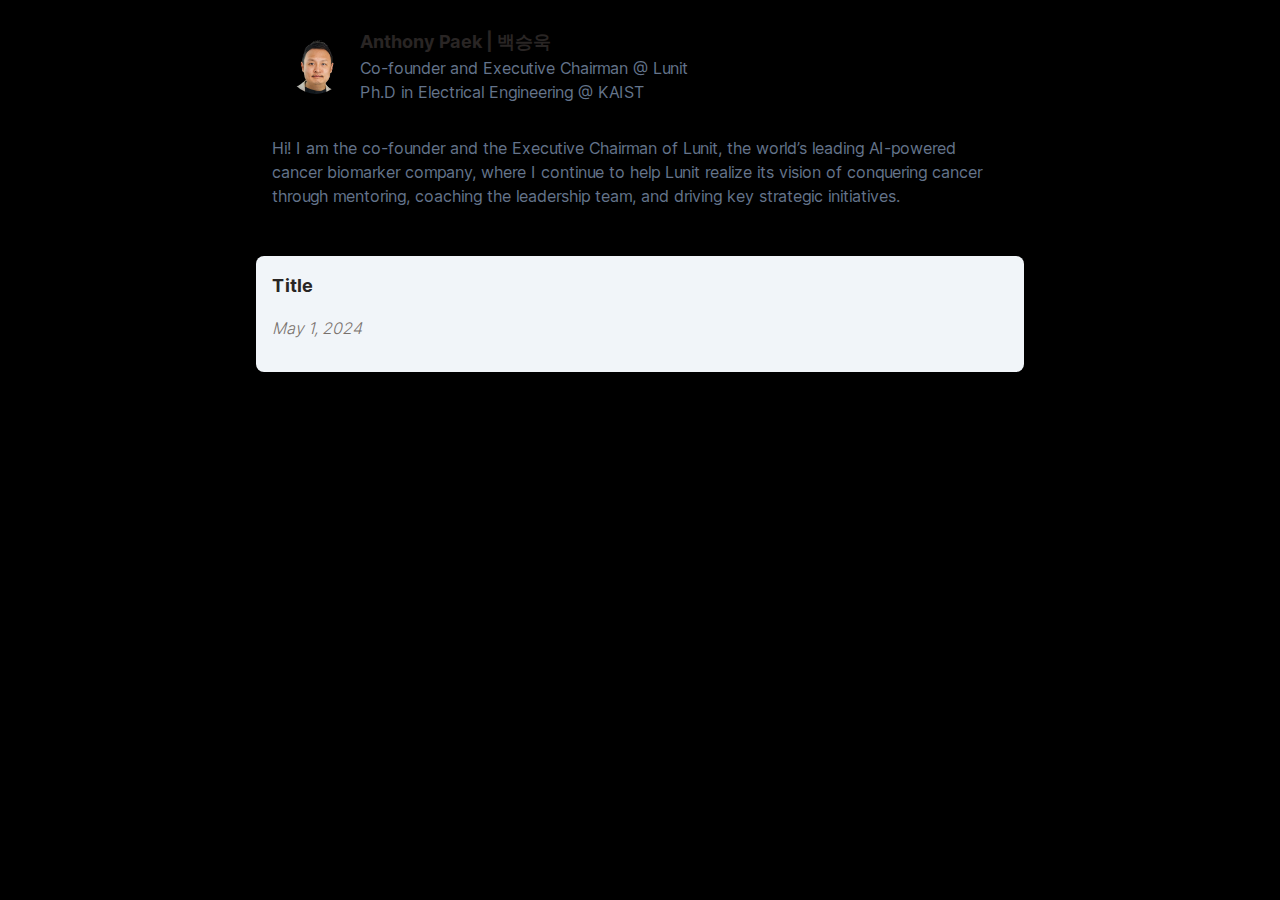
==== commit 647e4ebf: "removed test article" ====
--- a/index.html
+++ b/index.html
@@ -1,4 +1 @@
-<!DOCTYPE html><html lang="en"><head><meta charSet="utf-8"/><meta name="viewport" content="width=device-width"/><meta name="next-head-count" content="2"/><link rel="preload" href="/_next/static/media/c9a5bc6a7c948fb0-s.p.woff2" as="font" type="font/woff2" crossorigin="anonymous" data-next-font="size-adjust"/><link rel="preload" href="/_next/static/css/dd71bb79bd1687bb.css" as="style"/><link rel="stylesheet" href="/_next/static/css/dd71bb79bd1687bb.css" data-n-g=""/><link rel="preload" href="/_next/static/css/2f71e0d51b6954c9.css" as="style"/><link rel="stylesheet" href="/_next/static/css/2f71e0d51b6954c9.css" data-n-p=""/><noscript data-n-css=""></noscript><script defer="" nomodule="" src="/_next/static/chunks/polyfills-78c92fac7aa8fdd8.js"></script><script src="/_next/static/chunks/webpack-b8f8d6679aaa5f42.js" defer=""></script><script src="/_next/static/chunks/framework-ecc4130bc7a58a64.js" defer=""></script><script src="/_next/static/chunks/main-464365b1f754581b.js" defer=""></script><script src="/_next/static/chunks/pages/_app-c5d62e69229318b8.js" defer=""></script><script src="/_next/static/chunks/287-436ad6df4acf79c6.js" defer=""></script><script src="/_next/static/chunks/pages/index-cbf723b455b91585.js" defer=""></script><script src="/_next/static/LyCoYYqmQjB1ND6SjT-eg/_buildManifest.js" defer=""></script><script src="/_next/static/LyCoYYqmQjB1ND6SjT-eg/_ssgManifest.js" defer=""></script></head><body><div id="__next"><main class="min-h-screen items-center justify-between p-3 __className_aaf875"><div><div class="p-4 min-w-96 max-w-3xl mx-auto flex items-center space-x-4"><div class="contents"><img class="w-14 h-14 rounded-full mx-4" src="apaek.png"/><div><p class="text-stone-800 text-lg font-bold">Anthony Paek | 백승욱</p><p class="text-slate-500 text-sm">Co-founder and Executive Chairman @ <a href="https://www.lunit.io" target="_blank">Lunit</a></p><p class="text-slate-500 text-sm">Ph.D in Electrical Engineering @ <a href="https://www.kaist.edu" target="_blank">KAIST</a></p></div></div></div><div class="p-4 min-w-96 max-w-3xl mx-auto flex items-center space-x-4"><div class="contents"><p class="text-slate-500 text-sm">Hi! I am the co-founder and the Executive Chairman of Lunit, the world’s leading AI-powered cancer biomarker company, where I continue to help Lunit realize its vision of conquering cancer through mentoring, coaching the leadership team, and driving key strategic initiatives.</p></div></div></div><div class="p-2 m-8 max-w-3xl mx-auto bg-slate-100 rounded-lg shadow-md flex items-center"><div class="contents"><div><p class="text-stone-800 text-base font-bold p-2">The Paradox of Narcissism in the Startup World: Success, Shortcomings, and Investor Perspectives</p><p class="text-stone-500 text-xs font-light p-2 italic">May 1, 2024</p><div class="text-slate-600 text-sm p-2 indent-2 whitespace-pre-wrap text-justify"><p>If asked to name the type of people who achieve the greatest success in the startup scene, &#x27;narcissists&#x27; would be among the first mentioned. This isn&#x27;t about a simple trait but rather those who could be categorized as having an actual personality disorder due to their self-centered thinking and instrumental view of others. Typically, it&#x27;s extremely difficult for such individuals to succeed, but those narcissists who possess high intelligence have a significant advantage in achieving success. Narcissists do not hesitate to use any means necessary to achieve their goals, and their high intelligence often translates into strong problem-solving abilities, naturally leading to tremendous business growth.</p>
-<p>From an investor&#x27;s perspective, as long as the investment is recouped in a large sum within seven years, it doesn&#x27;t matter whether the company head is agreeable or not; this personality and capability mix that yields quick results is highly sought after. Over the past 2-3 years, I&#x27;ve seen several instances where companies have increased their value by hundreds of millions or even successfully exited, which is annoying but undeniably effective for increasing company value.</p>
-<p>Personally, I cut ties with such individuals immediately. Although I will never make a fortune in my profession of coaching, one of the perks is not having to maintain relationships with people I don&#x27;t like. If I had investments or a duty to manage investments and return profits, I would have to maintain some relationship with these problematic individuals, but fortunately, I don&#x27;t have to.</p>
-<p>Moreover, once a company&#x27;s value exceeds hundreds to thousands of millions, this type of person significantly diminishes. It&#x27;s for the same reason narcissists never dominate our world: they lack stamina. They are like dairy desserts with a very short shelf life—intensely nurtured for about five years, but then they rapidly lose focus or prioritize satisfying their egos over the success of the business (which is why they often attempt early exits, knowing they won&#x27;t last long).</p></div></div></div></div></main></div><script id="__NEXT_DATA__" type="application/json">{"props":{"pageProps":{}},"page":"/","query":{},"buildId":"LyCoYYqmQjB1ND6SjT-eg","nextExport":true,"autoExport":true,"isFallback":false,"scriptLoader":[]}</script></body></html>+<!DOCTYPE html><html lang="en"><head><meta charSet="utf-8"/><meta name="viewport" content="width=device-width"/><meta name="next-head-count" content="2"/><link rel="preload" href="/_next/static/media/c9a5bc6a7c948fb0-s.p.woff2" as="font" type="font/woff2" crossorigin="anonymous" data-next-font="size-adjust"/><link rel="preload" href="/_next/static/css/04d83492f878ad66.css" as="style"/><link rel="stylesheet" href="/_next/static/css/04d83492f878ad66.css" data-n-g=""/><link rel="preload" href="/_next/static/css/2f71e0d51b6954c9.css" as="style"/><link rel="stylesheet" href="/_next/static/css/2f71e0d51b6954c9.css" data-n-p=""/><noscript data-n-css=""></noscript><script defer="" nomodule="" src="/_next/static/chunks/polyfills-78c92fac7aa8fdd8.js"></script><script src="/_next/static/chunks/webpack-b8f8d6679aaa5f42.js" defer=""></script><script src="/_next/static/chunks/framework-ecc4130bc7a58a64.js" defer=""></script><script src="/_next/static/chunks/main-464365b1f754581b.js" defer=""></script><script src="/_next/static/chunks/pages/_app-c5d62e69229318b8.js" defer=""></script><script src="/_next/static/chunks/287-436ad6df4acf79c6.js" defer=""></script><script src="/_next/static/chunks/pages/index-fe422a51576f82c2.js" defer=""></script><script src="/_next/static/uBgeeQD-aVW-OIJ2ZbLiE/_buildManifest.js" defer=""></script><script src="/_next/static/uBgeeQD-aVW-OIJ2ZbLiE/_ssgManifest.js" defer=""></script></head><body><div id="__next"><main class="min-h-screen items-center justify-between p-3 __className_aaf875"><div><div class="p-4 min-w-96 max-w-3xl mx-auto flex items-center space-x-4"><div class="contents"><img class="w-14 h-14 rounded-full mx-4" src="apaek.png"/><div><p class="text-stone-800 text-lg font-bold">Anthony Paek | 백승욱</p><p class="text-slate-500 text-base">Co-founder and Executive Chairman @ <a href="https://www.lunit.io" target="_blank">Lunit</a></p><p class="text-slate-500 text-base">Ph.D in Electrical Engineering @ <a href="https://www.kaist.edu" target="_blank">KAIST</a></p></div></div></div><div class="p-4 min-w-96 max-w-3xl mx-auto flex items-center space-x-4"><div class="contents"><p class="text-slate-500 text-base">Hi! I am the co-founder and the Executive Chairman of Lunit, the world’s leading AI-powered cancer biomarker company, where I continue to help Lunit realize its vision of conquering cancer through mentoring, coaching the leadership team, and driving key strategic initiatives.</p></div></div></div><div class="p-2 m-8 max-w-3xl mx-auto bg-slate-100 rounded-lg shadow-md flex items-center"><div class="contents"><div><p class="text-stone-800 text-lg font-bold p-2">Title</p><p class="text-stone-500 text-base font-light p-2 italic">May 1, 2024</p><div class="text-slate-600 text-base p-2 indent-2 whitespace-pre-wrap text-justify"></div></div></div></div></main></div><script id="__NEXT_DATA__" type="application/json">{"props":{"pageProps":{}},"page":"/","query":{},"buildId":"uBgeeQD-aVW-OIJ2ZbLiE","nextExport":true,"autoExport":true,"isFallback":false,"scriptLoader":[]}</script></body></html>--- a/_next/static/css/04d83492f878ad66.css
+++ b/_next/static/css/04d83492f878ad66.css
@@ -0,0 +1,3 @@
+/*
+! tailwindcss v3.4.3 | MIT License | https://tailwindcss.com
+*/*,:after,:before{box-sizing:border-box;border:0 solid #e5e7eb}:after,:before{--tw-content:""}:host,html{line-height:1.5;-webkit-text-size-adjust:100%;-moz-tab-size:4;tab-size:4;font-family:ui-sans-serif,system-ui,sans-serif,Apple Color Emoji,Segoe UI Emoji,Segoe UI Symbol,Noto Color Emoji;font-feature-settings:normal;font-variation-settings:normal;-webkit-tap-highlight-color:transparent}body{margin:0;line-height:inherit}hr{height:0;color:inherit;border-top-width:1px}abbr:where([title]){text-decoration:underline dotted}h1,h2,h3,h4,h5,h6{font-size:inherit;font-weight:inherit}a{color:inherit;text-decoration:inherit}b,strong{font-weight:bolder}code,kbd,pre,samp{font-family:ui-monospace,SFMono-Regular,Menlo,Monaco,Consolas,Liberation Mono,Courier New,monospace;font-feature-settings:normal;font-variation-settings:normal;font-size:1em}small{font-size:80%}sub,sup{font-size:75%;line-height:0;position:relative;vertical-align:baseline}sub{bottom:-.25em}sup{top:-.5em}table{text-indent:0;border-color:inherit;border-collapse:collapse}button,input,optgroup,select,textarea{font-family:inherit;font-feature-settings:inherit;font-variation-settings:inherit;font-size:100%;font-weight:inherit;line-height:inherit;letter-spacing:inherit;color:inherit;margin:0;padding:0}button,select{text-transform:none}button,input:where([type=button]),input:where([type=reset]),input:where([type=submit]){-webkit-appearance:button;background-color:transparent;background-image:none}:-moz-focusring{outline:auto}:-moz-ui-invalid{box-shadow:none}progress{vertical-align:baseline}::-webkit-inner-spin-button,::-webkit-outer-spin-button{height:auto}[type=search]{-webkit-appearance:textfield;outline-offset:-2px}::-webkit-search-decoration{-webkit-appearance:none}::-webkit-file-upload-button{-webkit-appearance:button;font:inherit}summary{display:list-item}blockquote,dd,dl,figure,h1,h2,h3,h4,h5,h6,hr,p,pre{margin:0}fieldset{margin:0}fieldset,legend{padding:0}menu,ol,ul{list-style:none;margin:0;padding:0}dialog{padding:0}textarea{resize:vertical}input::placeholder,textarea::placeholder{opacity:1;color:#9ca3af}[role=button],button{cursor:pointer}:disabled{cursor:default}audio,canvas,embed,iframe,img,object,svg,video{display:block;vertical-align:middle}img,video{max-width:100%;height:auto}[hidden]{display:none}*,:after,:before{--tw-border-spacing-x:0;--tw-border-spacing-y:0;--tw-translate-x:0;--tw-translate-y:0;--tw-rotate:0;--tw-skew-x:0;--tw-skew-y:0;--tw-scale-x:1;--tw-scale-y:1;--tw-pan-x: ;--tw-pan-y: ;--tw-pinch-zoom: ;--tw-scroll-snap-strictness:proximity;--tw-gradient-from-position: ;--tw-gradient-via-position: ;--tw-gradient-to-position: ;--tw-ordinal: ;--tw-slashed-zero: ;--tw-numeric-figure: ;--tw-numeric-spacing: ;--tw-numeric-fraction: ;--tw-ring-inset: ;--tw-ring-offset-width:0px;--tw-ring-offset-color:#fff;--tw-ring-color:rgba(59,130,246,.5);--tw-ring-offset-shadow:0 0 #0000;--tw-ring-shadow:0 0 #0000;--tw-shadow:0 0 #0000;--tw-shadow-colored:0 0 #0000;--tw-blur: ;--tw-brightness: ;--tw-contrast: ;--tw-grayscale: ;--tw-hue-rotate: ;--tw-invert: ;--tw-saturate: ;--tw-sepia: ;--tw-drop-shadow: ;--tw-backdrop-blur: ;--tw-backdrop-brightness: ;--tw-backdrop-contrast: ;--tw-backdrop-grayscale: ;--tw-backdrop-hue-rotate: ;--tw-backdrop-invert: ;--tw-backdrop-opacity: ;--tw-backdrop-saturate: ;--tw-backdrop-sepia: ;--tw-contain-size: ;--tw-contain-layout: ;--tw-contain-paint: ;--tw-contain-style: }::backdrop{--tw-border-spacing-x:0;--tw-border-spacing-y:0;--tw-translate-x:0;--tw-translate-y:0;--tw-rotate:0;--tw-skew-x:0;--tw-skew-y:0;--tw-scale-x:1;--tw-scale-y:1;--tw-pan-x: ;--tw-pan-y: ;--tw-pinch-zoom: ;--tw-scroll-snap-strictness:proximity;--tw-gradient-from-position: ;--tw-gradient-via-position: ;--tw-gradient-to-position: ;--tw-ordinal: ;--tw-slashed-zero: ;--tw-numeric-figure: ;--tw-numeric-spacing: ;--tw-numeric-fraction: ;--tw-ring-inset: ;--tw-ring-offset-width:0px;--tw-ring-offset-color:#fff;--tw-ring-color:rgba(59,130,246,.5);--tw-ring-offset-shadow:0 0 #0000;--tw-ring-shadow:0 0 #0000;--tw-shadow:0 0 #0000;--tw-shadow-colored:0 0 #0000;--tw-blur: ;--tw-brightness: ;--tw-contrast: ;--tw-grayscale: ;--tw-hue-rotate: ;--tw-invert: ;--tw-saturate: ;--tw-sepia: ;--tw-drop-shadow: ;--tw-backdrop-blur: ;--tw-backdrop-brightness: ;--tw-backdrop-contrast: ;--tw-backdrop-grayscale: ;--tw-backdrop-hue-rotate: ;--tw-backdrop-invert: ;--tw-backdrop-opacity: ;--tw-backdrop-saturate: ;--tw-backdrop-sepia: ;--tw-contain-size: ;--tw-contain-layout: ;--tw-contain-paint: ;--tw-contain-style: }.m-8{margin:2rem}.mx-4{margin-left:1rem;margin-right:1rem}.mx-auto{margin-left:auto;margin-right:auto}.flex{display:flex}.contents{display:contents}.h-14{height:3.5rem}.min-h-screen{min-height:100vh}.w-14{width:3.5rem}.min-w-96{min-width:24rem}.max-w-3xl{max-width:48rem}.items-center{align-items:center}.justify-between{justify-content:space-between}.space-x-4>:not([hidden])~:not([hidden]){--tw-space-x-reverse:0;margin-right:calc(1rem * var(--tw-space-x-reverse));margin-left:calc(1rem * calc(1 - var(--tw-space-x-reverse)))}.whitespace-pre-wrap{white-space:pre-wrap}.rounded-full{border-radius:9999px}.rounded-lg{border-radius:.5rem}.bg-slate-100{--tw-bg-opacity:1;background-color:rgb(241 245 249/var(--tw-bg-opacity))}.p-2{padding:.5rem}.p-3{padding:.75rem}.p-4{padding:1rem}.text-justify{text-align:justify}.indent-2{text-indent:.5rem}.text-base{font-size:1rem;line-height:1.5rem}.text-lg{font-size:1.125rem;line-height:1.75rem}.font-bold{font-weight:700}.font-light{font-weight:300}.italic{font-style:italic}.text-slate-500{--tw-text-opacity:1;color:rgb(100 116 139/var(--tw-text-opacity))}.text-slate-600{--tw-text-opacity:1;color:rgb(71 85 105/var(--tw-text-opacity))}.text-stone-500{--tw-text-opacity:1;color:rgb(120 113 108/var(--tw-text-opacity))}.text-stone-800{--tw-text-opacity:1;color:rgb(41 37 36/var(--tw-text-opacity))}.shadow-md{--tw-shadow:0 4px 6px -1px rgba(0,0,0,.1),0 2px 4px -2px rgba(0,0,0,.1);--tw-shadow-colored:0 4px 6px -1px var(--tw-shadow-color),0 2px 4px -2px var(--tw-shadow-color);box-shadow:var(--tw-ring-offset-shadow,0 0 #0000),var(--tw-ring-shadow,0 0 #0000),var(--tw-shadow)}:root{--foreground-rgb:0,0,0;--background-start-rgb:255,255,255;--background-end-rgb:255,255,255}@media (prefers-color-scheme:light){:root{--foreground-rgb:255,255,255;--background-start-rgb:0,0,0;--background-end-rgb:0,0,0}}body{color:rgb(var(--foreground-rgb));background:linear-gradient(to bottom,transparent,rgb(var(--background-end-rgb))) rgb(var(--background-start-rgb))}--- a/_next/static/css/04d83492f878ad66.css
+++ b/_next/static/css/04d83492f878ad66.css
@@ -0,0 +1,3 @@
+/*
+! tailwindcss v3.4.3 | MIT License | https://tailwindcss.com
+*/*,:after,:before{box-sizing:border-box;border:0 solid #e5e7eb}:after,:before{--tw-content:""}:host,html{line-height:1.5;-webkit-text-size-adjust:100%;-moz-tab-size:4;tab-size:4;font-family:ui-sans-serif,system-ui,sans-serif,Apple Color Emoji,Segoe UI Emoji,Segoe UI Symbol,Noto Color Emoji;font-feature-settings:normal;font-variation-settings:normal;-webkit-tap-highlight-color:transparent}body{margin:0;line-height:inherit}hr{height:0;color:inherit;border-top-width:1px}abbr:where([title]){text-decoration:underline dotted}h1,h2,h3,h4,h5,h6{font-size:inherit;font-weight:inherit}a{color:inherit;text-decoration:inherit}b,strong{font-weight:bolder}code,kbd,pre,samp{font-family:ui-monospace,SFMono-Regular,Menlo,Monaco,Consolas,Liberation Mono,Courier New,monospace;font-feature-settings:normal;font-variation-settings:normal;font-size:1em}small{font-size:80%}sub,sup{font-size:75%;line-height:0;position:relative;vertical-align:baseline}sub{bottom:-.25em}sup{top:-.5em}table{text-indent:0;border-color:inherit;border-collapse:collapse}button,input,optgroup,select,textarea{font-family:inherit;font-feature-settings:inherit;font-variation-settings:inherit;font-size:100%;font-weight:inherit;line-height:inherit;letter-spacing:inherit;color:inherit;margin:0;padding:0}button,select{text-transform:none}button,input:where([type=button]),input:where([type=reset]),input:where([type=submit]){-webkit-appearance:button;background-color:transparent;background-image:none}:-moz-focusring{outline:auto}:-moz-ui-invalid{box-shadow:none}progress{vertical-align:baseline}::-webkit-inner-spin-button,::-webkit-outer-spin-button{height:auto}[type=search]{-webkit-appearance:textfield;outline-offset:-2px}::-webkit-search-decoration{-webkit-appearance:none}::-webkit-file-upload-button{-webkit-appearance:button;font:inherit}summary{display:list-item}blockquote,dd,dl,figure,h1,h2,h3,h4,h5,h6,hr,p,pre{margin:0}fieldset{margin:0}fieldset,legend{padding:0}menu,ol,ul{list-style:none;margin:0;padding:0}dialog{padding:0}textarea{resize:vertical}input::placeholder,textarea::placeholder{opacity:1;color:#9ca3af}[role=button],button{cursor:pointer}:disabled{cursor:default}audio,canvas,embed,iframe,img,object,svg,video{display:block;vertical-align:middle}img,video{max-width:100%;height:auto}[hidden]{display:none}*,:after,:before{--tw-border-spacing-x:0;--tw-border-spacing-y:0;--tw-translate-x:0;--tw-translate-y:0;--tw-rotate:0;--tw-skew-x:0;--tw-skew-y:0;--tw-scale-x:1;--tw-scale-y:1;--tw-pan-x: ;--tw-pan-y: ;--tw-pinch-zoom: ;--tw-scroll-snap-strictness:proximity;--tw-gradient-from-position: ;--tw-gradient-via-position: ;--tw-gradient-to-position: ;--tw-ordinal: ;--tw-slashed-zero: ;--tw-numeric-figure: ;--tw-numeric-spacing: ;--tw-numeric-fraction: ;--tw-ring-inset: ;--tw-ring-offset-width:0px;--tw-ring-offset-color:#fff;--tw-ring-color:rgba(59,130,246,.5);--tw-ring-offset-shadow:0 0 #0000;--tw-ring-shadow:0 0 #0000;--tw-shadow:0 0 #0000;--tw-shadow-colored:0 0 #0000;--tw-blur: ;--tw-brightness: ;--tw-contrast: ;--tw-grayscale: ;--tw-hue-rotate: ;--tw-invert: ;--tw-saturate: ;--tw-sepia: ;--tw-drop-shadow: ;--tw-backdrop-blur: ;--tw-backdrop-brightness: ;--tw-backdrop-contrast: ;--tw-backdrop-grayscale: ;--tw-backdrop-hue-rotate: ;--tw-backdrop-invert: ;--tw-backdrop-opacity: ;--tw-backdrop-saturate: ;--tw-backdrop-sepia: ;--tw-contain-size: ;--tw-contain-layout: ;--tw-contain-paint: ;--tw-contain-style: }::backdrop{--tw-border-spacing-x:0;--tw-border-spacing-y:0;--tw-translate-x:0;--tw-translate-y:0;--tw-rotate:0;--tw-skew-x:0;--tw-skew-y:0;--tw-scale-x:1;--tw-scale-y:1;--tw-pan-x: ;--tw-pan-y: ;--tw-pinch-zoom: ;--tw-scroll-snap-strictness:proximity;--tw-gradient-from-position: ;--tw-gradient-via-position: ;--tw-gradient-to-position: ;--tw-ordinal: ;--tw-slashed-zero: ;--tw-numeric-figure: ;--tw-numeric-spacing: ;--tw-numeric-fraction: ;--tw-ring-inset: ;--tw-ring-offset-width:0px;--tw-ring-offset-color:#fff;--tw-ring-color:rgba(59,130,246,.5);--tw-ring-offset-shadow:0 0 #0000;--tw-ring-shadow:0 0 #0000;--tw-shadow:0 0 #0000;--tw-shadow-colored:0 0 #0000;--tw-blur: ;--tw-brightness: ;--tw-contrast: ;--tw-grayscale: ;--tw-hue-rotate: ;--tw-invert: ;--tw-saturate: ;--tw-sepia: ;--tw-drop-shadow: ;--tw-backdrop-blur: ;--tw-backdrop-brightness: ;--tw-backdrop-contrast: ;--tw-backdrop-grayscale: ;--tw-backdrop-hue-rotate: ;--tw-backdrop-invert: ;--tw-backdrop-opacity: ;--tw-backdrop-saturate: ;--tw-backdrop-sepia: ;--tw-contain-size: ;--tw-contain-layout: ;--tw-contain-paint: ;--tw-contain-style: }.m-8{margin:2rem}.mx-4{margin-left:1rem;margin-right:1rem}.mx-auto{margin-left:auto;margin-right:auto}.flex{display:flex}.contents{display:contents}.h-14{height:3.5rem}.min-h-screen{min-height:100vh}.w-14{width:3.5rem}.min-w-96{min-width:24rem}.max-w-3xl{max-width:48rem}.items-center{align-items:center}.justify-between{justify-content:space-between}.space-x-4>:not([hidden])~:not([hidden]){--tw-space-x-reverse:0;margin-right:calc(1rem * var(--tw-space-x-reverse));margin-left:calc(1rem * calc(1 - var(--tw-space-x-reverse)))}.whitespace-pre-wrap{white-space:pre-wrap}.rounded-full{border-radius:9999px}.rounded-lg{border-radius:.5rem}.bg-slate-100{--tw-bg-opacity:1;background-color:rgb(241 245 249/var(--tw-bg-opacity))}.p-2{padding:.5rem}.p-3{padding:.75rem}.p-4{padding:1rem}.text-justify{text-align:justify}.indent-2{text-indent:.5rem}.text-base{font-size:1rem;line-height:1.5rem}.text-lg{font-size:1.125rem;line-height:1.75rem}.font-bold{font-weight:700}.font-light{font-weight:300}.italic{font-style:italic}.text-slate-500{--tw-text-opacity:1;color:rgb(100 116 139/var(--tw-text-opacity))}.text-slate-600{--tw-text-opacity:1;color:rgb(71 85 105/var(--tw-text-opacity))}.text-stone-500{--tw-text-opacity:1;color:rgb(120 113 108/var(--tw-text-opacity))}.text-stone-800{--tw-text-opacity:1;color:rgb(41 37 36/var(--tw-text-opacity))}.shadow-md{--tw-shadow:0 4px 6px -1px rgba(0,0,0,.1),0 2px 4px -2px rgba(0,0,0,.1);--tw-shadow-colored:0 4px 6px -1px var(--tw-shadow-color),0 2px 4px -2px var(--tw-shadow-color);box-shadow:var(--tw-ring-offset-shadow,0 0 #0000),var(--tw-ring-shadow,0 0 #0000),var(--tw-shadow)}:root{--foreground-rgb:0,0,0;--background-start-rgb:255,255,255;--background-end-rgb:255,255,255}@media (prefers-color-scheme:light){:root{--foreground-rgb:255,255,255;--background-start-rgb:0,0,0;--background-end-rgb:0,0,0}}body{color:rgb(var(--foreground-rgb));background:linear-gradient(to bottom,transparent,rgb(var(--background-end-rgb))) rgb(var(--background-start-rgb))}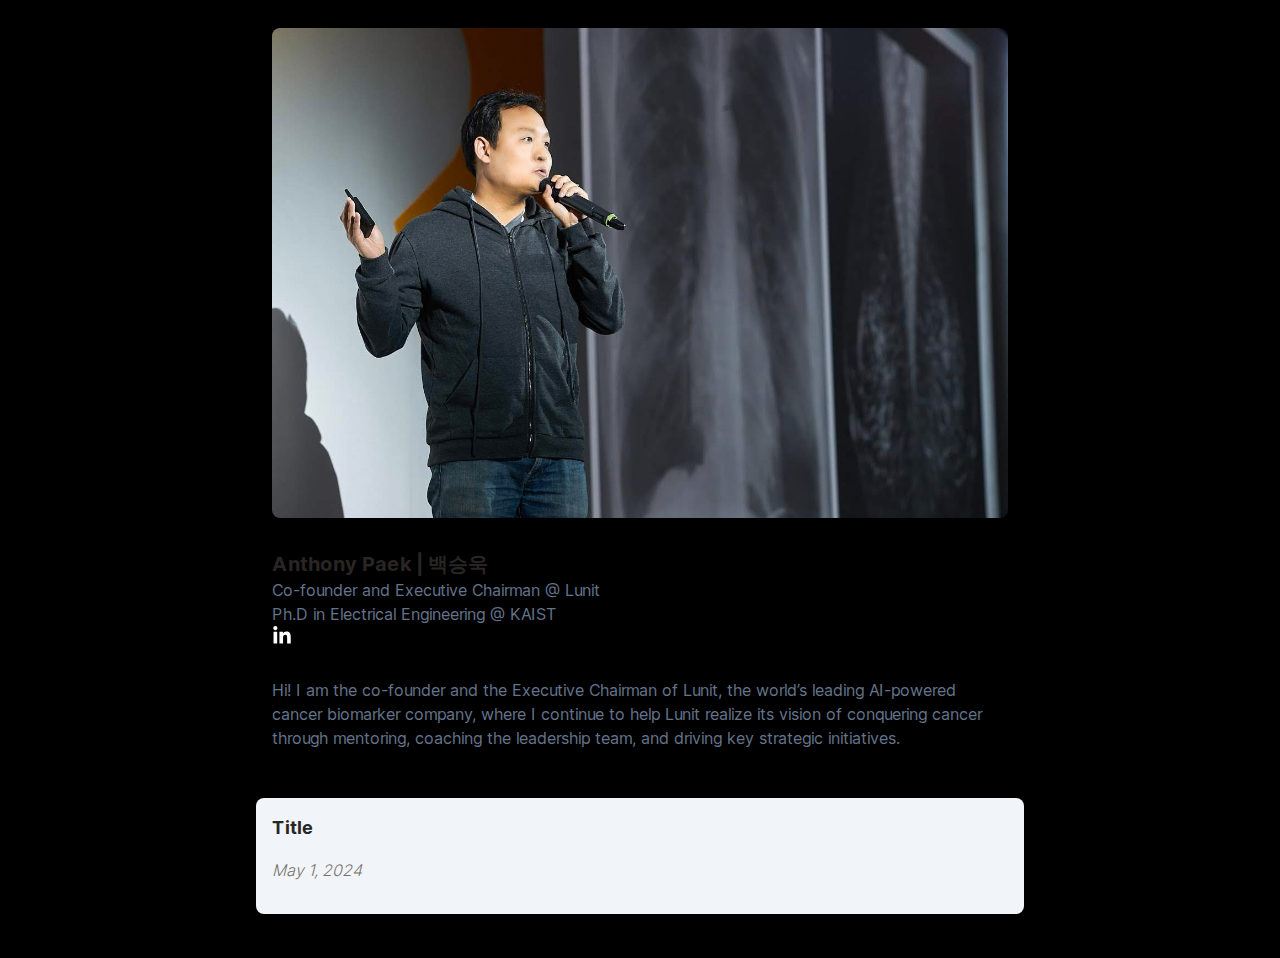
==== commit b7a69fa9: "added splash photo" ====
--- a/index.html
+++ b/index.html
@@ -1 +1 @@
-<!DOCTYPE html><html lang="en"><head><meta charSet="utf-8"/><meta name="viewport" content="width=device-width"/><meta name="next-head-count" content="2"/><link rel="preload" href="/_next/static/media/c9a5bc6a7c948fb0-s.p.woff2" as="font" type="font/woff2" crossorigin="anonymous" data-next-font="size-adjust"/><link rel="preload" href="/_next/static/css/04d83492f878ad66.css" as="style"/><link rel="stylesheet" href="/_next/static/css/04d83492f878ad66.css" data-n-g=""/><link rel="preload" href="/_next/static/css/2f71e0d51b6954c9.css" as="style"/><link rel="stylesheet" href="/_next/static/css/2f71e0d51b6954c9.css" data-n-p=""/><noscript data-n-css=""></noscript><script defer="" nomodule="" src="/_next/static/chunks/polyfills-78c92fac7aa8fdd8.js"></script><script src="/_next/static/chunks/webpack-b8f8d6679aaa5f42.js" defer=""></script><script src="/_next/static/chunks/framework-ecc4130bc7a58a64.js" defer=""></script><script src="/_next/static/chunks/main-464365b1f754581b.js" defer=""></script><script src="/_next/static/chunks/pages/_app-c5d62e69229318b8.js" defer=""></script><script src="/_next/static/chunks/287-436ad6df4acf79c6.js" defer=""></script><script src="/_next/static/chunks/pages/index-fe422a51576f82c2.js" defer=""></script><script src="/_next/static/uBgeeQD-aVW-OIJ2ZbLiE/_buildManifest.js" defer=""></script><script src="/_next/static/uBgeeQD-aVW-OIJ2ZbLiE/_ssgManifest.js" defer=""></script></head><body><div id="__next"><main class="min-h-screen items-center justify-between p-3 __className_aaf875"><div><div class="p-4 min-w-96 max-w-3xl mx-auto flex items-center space-x-4"><div class="contents"><img class="w-14 h-14 rounded-full mx-4" src="apaek.png"/><div><p class="text-stone-800 text-lg font-bold">Anthony Paek | 백승욱</p><p class="text-slate-500 text-base">Co-founder and Executive Chairman @ <a href="https://www.lunit.io" target="_blank">Lunit</a></p><p class="text-slate-500 text-base">Ph.D in Electrical Engineering @ <a href="https://www.kaist.edu" target="_blank">KAIST</a></p></div></div></div><div class="p-4 min-w-96 max-w-3xl mx-auto flex items-center space-x-4"><div class="contents"><p class="text-slate-500 text-base">Hi! I am the co-founder and the Executive Chairman of Lunit, the world’s leading AI-powered cancer biomarker company, where I continue to help Lunit realize its vision of conquering cancer through mentoring, coaching the leadership team, and driving key strategic initiatives.</p></div></div></div><div class="p-2 m-8 max-w-3xl mx-auto bg-slate-100 rounded-lg shadow-md flex items-center"><div class="contents"><div><p class="text-stone-800 text-lg font-bold p-2">Title</p><p class="text-stone-500 text-base font-light p-2 italic">May 1, 2024</p><div class="text-slate-600 text-base p-2 indent-2 whitespace-pre-wrap text-justify"></div></div></div></div></main></div><script id="__NEXT_DATA__" type="application/json">{"props":{"pageProps":{}},"page":"/","query":{},"buildId":"uBgeeQD-aVW-OIJ2ZbLiE","nextExport":true,"autoExport":true,"isFallback":false,"scriptLoader":[]}</script></body></html>+<!DOCTYPE html><html lang="en"><head><meta charSet="utf-8"/><meta name="viewport" content="width=device-width"/><meta name="next-head-count" content="2"/><link rel="preload" href="/_next/static/media/c9a5bc6a7c948fb0-s.p.woff2" as="font" type="font/woff2" crossorigin="anonymous" data-next-font="size-adjust"/><link rel="preload" href="/_next/static/css/cdef34de7fbbc582.css" as="style"/><link rel="stylesheet" href="/_next/static/css/cdef34de7fbbc582.css" data-n-g=""/><link rel="preload" href="/_next/static/css/2f71e0d51b6954c9.css" as="style"/><link rel="stylesheet" href="/_next/static/css/2f71e0d51b6954c9.css" data-n-p=""/><noscript data-n-css=""></noscript><script defer="" nomodule="" src="/_next/static/chunks/polyfills-78c92fac7aa8fdd8.js"></script><script src="/_next/static/chunks/webpack-b8f8d6679aaa5f42.js" defer=""></script><script src="/_next/static/chunks/framework-ecc4130bc7a58a64.js" defer=""></script><script src="/_next/static/chunks/main-464365b1f754581b.js" defer=""></script><script src="/_next/static/chunks/pages/_app-c5d62e69229318b8.js" defer=""></script><script src="/_next/static/chunks/287-0ec945a4b6fd5b32.js" defer=""></script><script src="/_next/static/chunks/pages/index-f8d0f7789987bb08.js" defer=""></script><script src="/_next/static/N6o0861RgmaKlZdpjrcar/_buildManifest.js" defer=""></script><script src="/_next/static/N6o0861RgmaKlZdpjrcar/_ssgManifest.js" defer=""></script></head><body><div id="__next"><main class="min-h-screen items-center justify-between p-3 __className_aaf875"><div><div class="p-4 min-w-96 max-w-3xl mx-auto flex items-center space-x-4"><img class="rounded-lg" loading="lazy" width="1334" height="889" decoding="async" data-nimg="1" style="color:transparent;width:100%;height:auto" src="/_next/static/media/apaek.805aca0d.jpg"/></div><div class="p-4 min-w-96 max-w-3xl mx-auto flex items-center space-x-4"><div class="contents"><div><p class="text-stone-800 text-xl font-bold">Anthony Paek | 백승욱</p><p class="text-slate-500 text-base">Co-founder and Executive Chairman @ <a href="https://www.lunit.io" target="_blank">Lunit</a></p><p class="text-slate-500 text-base">Ph.D in Electrical Engineering @ <a href="https://www.kaist.edu" target="_blank">KAIST</a></p><p><a href="https://www.linkedin.com/in/anthony-paek/" target="blank"><span class="[&amp;&gt;svg]:h-5 [&amp;&gt;svg]:w-5"><svg xmlns="http://www.w3.org/2000/svg" fill="currentColor" viewBox="0 0 448 512"><path d="M100.3 448H7.4V148.9h92.9zM53.8 108.1C24.1 108.1 0 83.5 0 53.8a53.8 53.8 0 0 1 107.6 0c0 29.7-24.1 54.3-53.8 54.3zM447.9 448h-92.7V302.4c0-34.7-.7-79.2-48.3-79.2-48.3 0-55.7 37.7-55.7 76.7V448h-92.8V148.9h89.1v40.8h1.3c12.4-23.5 42.7-48.3 87.9-48.3 94 0 111.3 61.9 111.3 142.3V448z"></path></svg></span></a></p></div></div></div><div class="p-4 min-w-96 max-w-3xl mx-auto flex items-center space-x-4"><div class="contents"><p class="text-slate-500 text-base">Hi! I am the co-founder and the Executive Chairman of Lunit, the world’s leading AI-powered cancer biomarker company, where I continue to help Lunit realize its vision of conquering cancer through mentoring, coaching the leadership team, and driving key strategic initiatives.</p></div></div></div><div class="p-2 m-8 max-w-3xl mx-auto bg-slate-100 rounded-lg shadow-md flex items-center"><div class="contents"><div><p class="text-stone-800 text-lg font-bold p-2">Title</p><p class="text-stone-500 text-base font-light p-2 italic">May 1, 2024</p><div class="text-slate-600 text-base p-2 indent-2 whitespace-pre-wrap text-justify"></div></div></div></div></main></div><script id="__NEXT_DATA__" type="application/json">{"props":{"pageProps":{}},"page":"/","query":{},"buildId":"N6o0861RgmaKlZdpjrcar","nextExport":true,"autoExport":true,"isFallback":false,"scriptLoader":[]}</script></body></html>--- a/_next/static/css/cdef34de7fbbc582.css
+++ b/_next/static/css/cdef34de7fbbc582.css
@@ -0,0 +1,3 @@
+/*
+! tailwindcss v3.4.3 | MIT License | https://tailwindcss.com
+*/*,:after,:before{box-sizing:border-box;border:0 solid #e5e7eb}:after,:before{--tw-content:""}:host,html{line-height:1.5;-webkit-text-size-adjust:100%;-moz-tab-size:4;tab-size:4;font-family:ui-sans-serif,system-ui,sans-serif,Apple Color Emoji,Segoe UI Emoji,Segoe UI Symbol,Noto Color Emoji;font-feature-settings:normal;font-variation-settings:normal;-webkit-tap-highlight-color:transparent}body{margin:0;line-height:inherit}hr{height:0;color:inherit;border-top-width:1px}abbr:where([title]){text-decoration:underline dotted}h1,h2,h3,h4,h5,h6{font-size:inherit;font-weight:inherit}a{color:inherit;text-decoration:inherit}b,strong{font-weight:bolder}code,kbd,pre,samp{font-family:ui-monospace,SFMono-Regular,Menlo,Monaco,Consolas,Liberation Mono,Courier New,monospace;font-feature-settings:normal;font-variation-settings:normal;font-size:1em}small{font-size:80%}sub,sup{font-size:75%;line-height:0;position:relative;vertical-align:baseline}sub{bottom:-.25em}sup{top:-.5em}table{text-indent:0;border-color:inherit;border-collapse:collapse}button,input,optgroup,select,textarea{font-family:inherit;font-feature-settings:inherit;font-variation-settings:inherit;font-size:100%;font-weight:inherit;line-height:inherit;letter-spacing:inherit;color:inherit;margin:0;padding:0}button,select{text-transform:none}button,input:where([type=button]),input:where([type=reset]),input:where([type=submit]){-webkit-appearance:button;background-color:transparent;background-image:none}:-moz-focusring{outline:auto}:-moz-ui-invalid{box-shadow:none}progress{vertical-align:baseline}::-webkit-inner-spin-button,::-webkit-outer-spin-button{height:auto}[type=search]{-webkit-appearance:textfield;outline-offset:-2px}::-webkit-search-decoration{-webkit-appearance:none}::-webkit-file-upload-button{-webkit-appearance:button;font:inherit}summary{display:list-item}blockquote,dd,dl,figure,h1,h2,h3,h4,h5,h6,hr,p,pre{margin:0}fieldset{margin:0}fieldset,legend{padding:0}menu,ol,ul{list-style:none;margin:0;padding:0}dialog{padding:0}textarea{resize:vertical}input::placeholder,textarea::placeholder{opacity:1;color:#9ca3af}[role=button],button{cursor:pointer}:disabled{cursor:default}audio,canvas,embed,iframe,img,object,svg,video{display:block;vertical-align:middle}img,video{max-width:100%;height:auto}[hidden]{display:none}*,:after,:before{--tw-border-spacing-x:0;--tw-border-spacing-y:0;--tw-translate-x:0;--tw-translate-y:0;--tw-rotate:0;--tw-skew-x:0;--tw-skew-y:0;--tw-scale-x:1;--tw-scale-y:1;--tw-pan-x: ;--tw-pan-y: ;--tw-pinch-zoom: ;--tw-scroll-snap-strictness:proximity;--tw-gradient-from-position: ;--tw-gradient-via-position: ;--tw-gradient-to-position: ;--tw-ordinal: ;--tw-slashed-zero: ;--tw-numeric-figure: ;--tw-numeric-spacing: ;--tw-numeric-fraction: ;--tw-ring-inset: ;--tw-ring-offset-width:0px;--tw-ring-offset-color:#fff;--tw-ring-color:rgba(59,130,246,.5);--tw-ring-offset-shadow:0 0 #0000;--tw-ring-shadow:0 0 #0000;--tw-shadow:0 0 #0000;--tw-shadow-colored:0 0 #0000;--tw-blur: ;--tw-brightness: ;--tw-contrast: ;--tw-grayscale: ;--tw-hue-rotate: ;--tw-invert: ;--tw-saturate: ;--tw-sepia: ;--tw-drop-shadow: ;--tw-backdrop-blur: ;--tw-backdrop-brightness: ;--tw-backdrop-contrast: ;--tw-backdrop-grayscale: ;--tw-backdrop-hue-rotate: ;--tw-backdrop-invert: ;--tw-backdrop-opacity: ;--tw-backdrop-saturate: ;--tw-backdrop-sepia: ;--tw-contain-size: ;--tw-contain-layout: ;--tw-contain-paint: ;--tw-contain-style: }::backdrop{--tw-border-spacing-x:0;--tw-border-spacing-y:0;--tw-translate-x:0;--tw-translate-y:0;--tw-rotate:0;--tw-skew-x:0;--tw-skew-y:0;--tw-scale-x:1;--tw-scale-y:1;--tw-pan-x: ;--tw-pan-y: ;--tw-pinch-zoom: ;--tw-scroll-snap-strictness:proximity;--tw-gradient-from-position: ;--tw-gradient-via-position: ;--tw-gradient-to-position: ;--tw-ordinal: ;--tw-slashed-zero: ;--tw-numeric-figure: ;--tw-numeric-spacing: ;--tw-numeric-fraction: ;--tw-ring-inset: ;--tw-ring-offset-width:0px;--tw-ring-offset-color:#fff;--tw-ring-color:rgba(59,130,246,.5);--tw-ring-offset-shadow:0 0 #0000;--tw-ring-shadow:0 0 #0000;--tw-shadow:0 0 #0000;--tw-shadow-colored:0 0 #0000;--tw-blur: ;--tw-brightness: ;--tw-contrast: ;--tw-grayscale: ;--tw-hue-rotate: ;--tw-invert: ;--tw-saturate: ;--tw-sepia: ;--tw-drop-shadow: ;--tw-backdrop-blur: ;--tw-backdrop-brightness: ;--tw-backdrop-contrast: ;--tw-backdrop-grayscale: ;--tw-backdrop-hue-rotate: ;--tw-backdrop-invert: ;--tw-backdrop-opacity: ;--tw-backdrop-saturate: ;--tw-backdrop-sepia: ;--tw-contain-size: ;--tw-contain-layout: ;--tw-contain-paint: ;--tw-contain-style: }.m-8{margin:2rem}.mx-auto{margin-left:auto;margin-right:auto}.flex{display:flex}.contents{display:contents}.min-h-screen{min-height:100vh}.min-w-96{min-width:24rem}.max-w-3xl{max-width:48rem}.items-center{align-items:center}.justify-between{justify-content:space-between}.space-x-4>:not([hidden])~:not([hidden]){--tw-space-x-reverse:0;margin-right:calc(1rem * var(--tw-space-x-reverse));margin-left:calc(1rem * calc(1 - var(--tw-space-x-reverse)))}.whitespace-pre-wrap{white-space:pre-wrap}.rounded-lg{border-radius:.5rem}.bg-slate-100{--tw-bg-opacity:1;background-color:rgb(241 245 249/var(--tw-bg-opacity))}.p-2{padding:.5rem}.p-3{padding:.75rem}.p-4{padding:1rem}.text-justify{text-align:justify}.indent-2{text-indent:.5rem}.text-base{font-size:1rem;line-height:1.5rem}.text-lg{font-size:1.125rem}.text-lg,.text-xl{line-height:1.75rem}.text-xl{font-size:1.25rem}.font-bold{font-weight:700}.font-light{font-weight:300}.italic{font-style:italic}.text-slate-500{--tw-text-opacity:1;color:rgb(100 116 139/var(--tw-text-opacity))}.text-slate-600{--tw-text-opacity:1;color:rgb(71 85 105/var(--tw-text-opacity))}.text-stone-500{--tw-text-opacity:1;color:rgb(120 113 108/var(--tw-text-opacity))}.text-stone-800{--tw-text-opacity:1;color:rgb(41 37 36/var(--tw-text-opacity))}.shadow-md{--tw-shadow:0 4px 6px -1px rgba(0,0,0,.1),0 2px 4px -2px rgba(0,0,0,.1);--tw-shadow-colored:0 4px 6px -1px var(--tw-shadow-color),0 2px 4px -2px var(--tw-shadow-color);box-shadow:var(--tw-ring-offset-shadow,0 0 #0000),var(--tw-ring-shadow,0 0 #0000),var(--tw-shadow)}:root{--foreground-rgb:0,0,0;--background-start-rgb:255,255,255;--background-end-rgb:255,255,255}@media (prefers-color-scheme:light){:root{--foreground-rgb:255,255,255;--background-start-rgb:0,0,0;--background-end-rgb:0,0,0}}body{color:rgb(var(--foreground-rgb));background:linear-gradient(to bottom,transparent,rgb(var(--background-end-rgb))) rgb(var(--background-start-rgb))}.\[\&\>svg\]\:h-5>svg{height:1.25rem}.\[\&\>svg\]\:w-5>svg{width:1.25rem}--- a/_next/static/css/cdef34de7fbbc582.css
+++ b/_next/static/css/cdef34de7fbbc582.css
@@ -0,0 +1,3 @@
+/*
+! tailwindcss v3.4.3 | MIT License | https://tailwindcss.com
+*/*,:after,:before{box-sizing:border-box;border:0 solid #e5e7eb}:after,:before{--tw-content:""}:host,html{line-height:1.5;-webkit-text-size-adjust:100%;-moz-tab-size:4;tab-size:4;font-family:ui-sans-serif,system-ui,sans-serif,Apple Color Emoji,Segoe UI Emoji,Segoe UI Symbol,Noto Color Emoji;font-feature-settings:normal;font-variation-settings:normal;-webkit-tap-highlight-color:transparent}body{margin:0;line-height:inherit}hr{height:0;color:inherit;border-top-width:1px}abbr:where([title]){text-decoration:underline dotted}h1,h2,h3,h4,h5,h6{font-size:inherit;font-weight:inherit}a{color:inherit;text-decoration:inherit}b,strong{font-weight:bolder}code,kbd,pre,samp{font-family:ui-monospace,SFMono-Regular,Menlo,Monaco,Consolas,Liberation Mono,Courier New,monospace;font-feature-settings:normal;font-variation-settings:normal;font-size:1em}small{font-size:80%}sub,sup{font-size:75%;line-height:0;position:relative;vertical-align:baseline}sub{bottom:-.25em}sup{top:-.5em}table{text-indent:0;border-color:inherit;border-collapse:collapse}button,input,optgroup,select,textarea{font-family:inherit;font-feature-settings:inherit;font-variation-settings:inherit;font-size:100%;font-weight:inherit;line-height:inherit;letter-spacing:inherit;color:inherit;margin:0;padding:0}button,select{text-transform:none}button,input:where([type=button]),input:where([type=reset]),input:where([type=submit]){-webkit-appearance:button;background-color:transparent;background-image:none}:-moz-focusring{outline:auto}:-moz-ui-invalid{box-shadow:none}progress{vertical-align:baseline}::-webkit-inner-spin-button,::-webkit-outer-spin-button{height:auto}[type=search]{-webkit-appearance:textfield;outline-offset:-2px}::-webkit-search-decoration{-webkit-appearance:none}::-webkit-file-upload-button{-webkit-appearance:button;font:inherit}summary{display:list-item}blockquote,dd,dl,figure,h1,h2,h3,h4,h5,h6,hr,p,pre{margin:0}fieldset{margin:0}fieldset,legend{padding:0}menu,ol,ul{list-style:none;margin:0;padding:0}dialog{padding:0}textarea{resize:vertical}input::placeholder,textarea::placeholder{opacity:1;color:#9ca3af}[role=button],button{cursor:pointer}:disabled{cursor:default}audio,canvas,embed,iframe,img,object,svg,video{display:block;vertical-align:middle}img,video{max-width:100%;height:auto}[hidden]{display:none}*,:after,:before{--tw-border-spacing-x:0;--tw-border-spacing-y:0;--tw-translate-x:0;--tw-translate-y:0;--tw-rotate:0;--tw-skew-x:0;--tw-skew-y:0;--tw-scale-x:1;--tw-scale-y:1;--tw-pan-x: ;--tw-pan-y: ;--tw-pinch-zoom: ;--tw-scroll-snap-strictness:proximity;--tw-gradient-from-position: ;--tw-gradient-via-position: ;--tw-gradient-to-position: ;--tw-ordinal: ;--tw-slashed-zero: ;--tw-numeric-figure: ;--tw-numeric-spacing: ;--tw-numeric-fraction: ;--tw-ring-inset: ;--tw-ring-offset-width:0px;--tw-ring-offset-color:#fff;--tw-ring-color:rgba(59,130,246,.5);--tw-ring-offset-shadow:0 0 #0000;--tw-ring-shadow:0 0 #0000;--tw-shadow:0 0 #0000;--tw-shadow-colored:0 0 #0000;--tw-blur: ;--tw-brightness: ;--tw-contrast: ;--tw-grayscale: ;--tw-hue-rotate: ;--tw-invert: ;--tw-saturate: ;--tw-sepia: ;--tw-drop-shadow: ;--tw-backdrop-blur: ;--tw-backdrop-brightness: ;--tw-backdrop-contrast: ;--tw-backdrop-grayscale: ;--tw-backdrop-hue-rotate: ;--tw-backdrop-invert: ;--tw-backdrop-opacity: ;--tw-backdrop-saturate: ;--tw-backdrop-sepia: ;--tw-contain-size: ;--tw-contain-layout: ;--tw-contain-paint: ;--tw-contain-style: }::backdrop{--tw-border-spacing-x:0;--tw-border-spacing-y:0;--tw-translate-x:0;--tw-translate-y:0;--tw-rotate:0;--tw-skew-x:0;--tw-skew-y:0;--tw-scale-x:1;--tw-scale-y:1;--tw-pan-x: ;--tw-pan-y: ;--tw-pinch-zoom: ;--tw-scroll-snap-strictness:proximity;--tw-gradient-from-position: ;--tw-gradient-via-position: ;--tw-gradient-to-position: ;--tw-ordinal: ;--tw-slashed-zero: ;--tw-numeric-figure: ;--tw-numeric-spacing: ;--tw-numeric-fraction: ;--tw-ring-inset: ;--tw-ring-offset-width:0px;--tw-ring-offset-color:#fff;--tw-ring-color:rgba(59,130,246,.5);--tw-ring-offset-shadow:0 0 #0000;--tw-ring-shadow:0 0 #0000;--tw-shadow:0 0 #0000;--tw-shadow-colored:0 0 #0000;--tw-blur: ;--tw-brightness: ;--tw-contrast: ;--tw-grayscale: ;--tw-hue-rotate: ;--tw-invert: ;--tw-saturate: ;--tw-sepia: ;--tw-drop-shadow: ;--tw-backdrop-blur: ;--tw-backdrop-brightness: ;--tw-backdrop-contrast: ;--tw-backdrop-grayscale: ;--tw-backdrop-hue-rotate: ;--tw-backdrop-invert: ;--tw-backdrop-opacity: ;--tw-backdrop-saturate: ;--tw-backdrop-sepia: ;--tw-contain-size: ;--tw-contain-layout: ;--tw-contain-paint: ;--tw-contain-style: }.m-8{margin:2rem}.mx-auto{margin-left:auto;margin-right:auto}.flex{display:flex}.contents{display:contents}.min-h-screen{min-height:100vh}.min-w-96{min-width:24rem}.max-w-3xl{max-width:48rem}.items-center{align-items:center}.justify-between{justify-content:space-between}.space-x-4>:not([hidden])~:not([hidden]){--tw-space-x-reverse:0;margin-right:calc(1rem * var(--tw-space-x-reverse));margin-left:calc(1rem * calc(1 - var(--tw-space-x-reverse)))}.whitespace-pre-wrap{white-space:pre-wrap}.rounded-lg{border-radius:.5rem}.bg-slate-100{--tw-bg-opacity:1;background-color:rgb(241 245 249/var(--tw-bg-opacity))}.p-2{padding:.5rem}.p-3{padding:.75rem}.p-4{padding:1rem}.text-justify{text-align:justify}.indent-2{text-indent:.5rem}.text-base{font-size:1rem;line-height:1.5rem}.text-lg{font-size:1.125rem}.text-lg,.text-xl{line-height:1.75rem}.text-xl{font-size:1.25rem}.font-bold{font-weight:700}.font-light{font-weight:300}.italic{font-style:italic}.text-slate-500{--tw-text-opacity:1;color:rgb(100 116 139/var(--tw-text-opacity))}.text-slate-600{--tw-text-opacity:1;color:rgb(71 85 105/var(--tw-text-opacity))}.text-stone-500{--tw-text-opacity:1;color:rgb(120 113 108/var(--tw-text-opacity))}.text-stone-800{--tw-text-opacity:1;color:rgb(41 37 36/var(--tw-text-opacity))}.shadow-md{--tw-shadow:0 4px 6px -1px rgba(0,0,0,.1),0 2px 4px -2px rgba(0,0,0,.1);--tw-shadow-colored:0 4px 6px -1px var(--tw-shadow-color),0 2px 4px -2px var(--tw-shadow-color);box-shadow:var(--tw-ring-offset-shadow,0 0 #0000),var(--tw-ring-shadow,0 0 #0000),var(--tw-shadow)}:root{--foreground-rgb:0,0,0;--background-start-rgb:255,255,255;--background-end-rgb:255,255,255}@media (prefers-color-scheme:light){:root{--foreground-rgb:255,255,255;--background-start-rgb:0,0,0;--background-end-rgb:0,0,0}}body{color:rgb(var(--foreground-rgb));background:linear-gradient(to bottom,transparent,rgb(var(--background-end-rgb))) rgb(var(--background-start-rgb))}.\[\&\>svg\]\:h-5>svg{height:1.25rem}.\[\&\>svg\]\:w-5>svg{width:1.25rem}